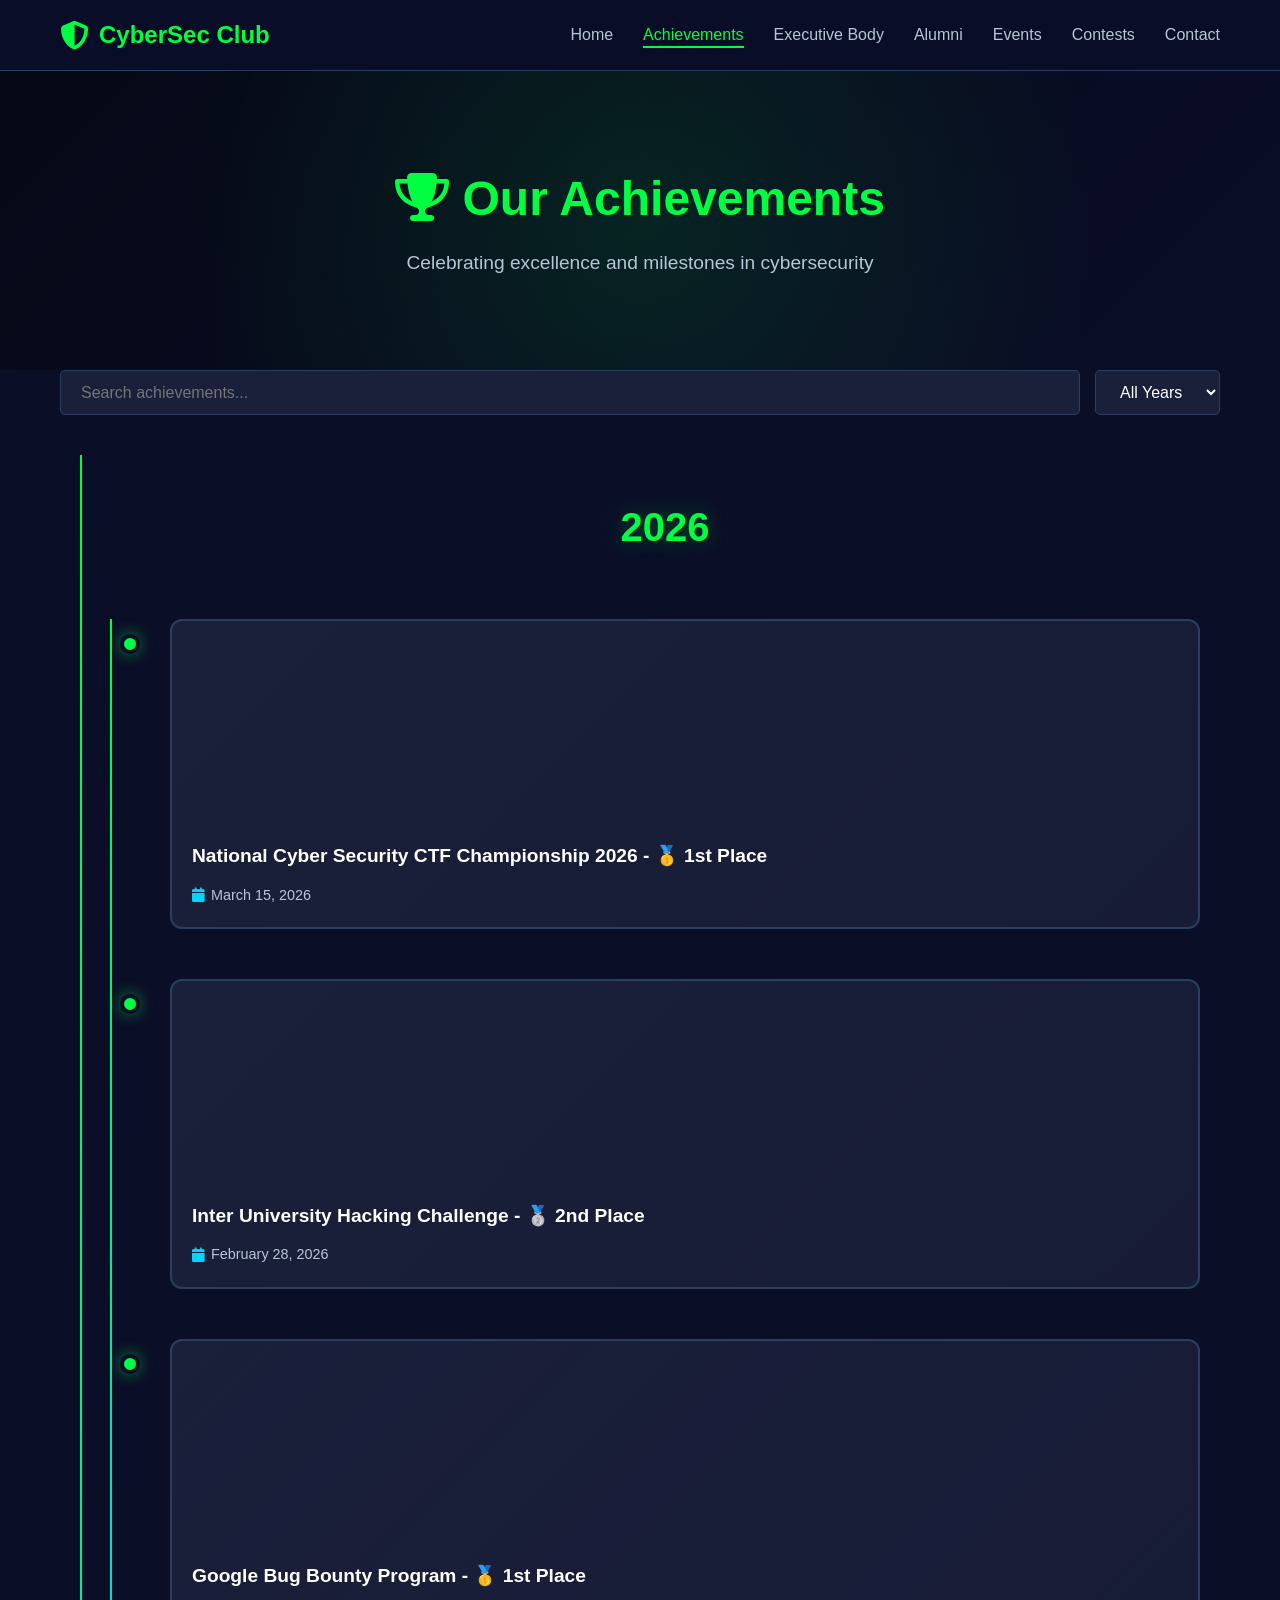
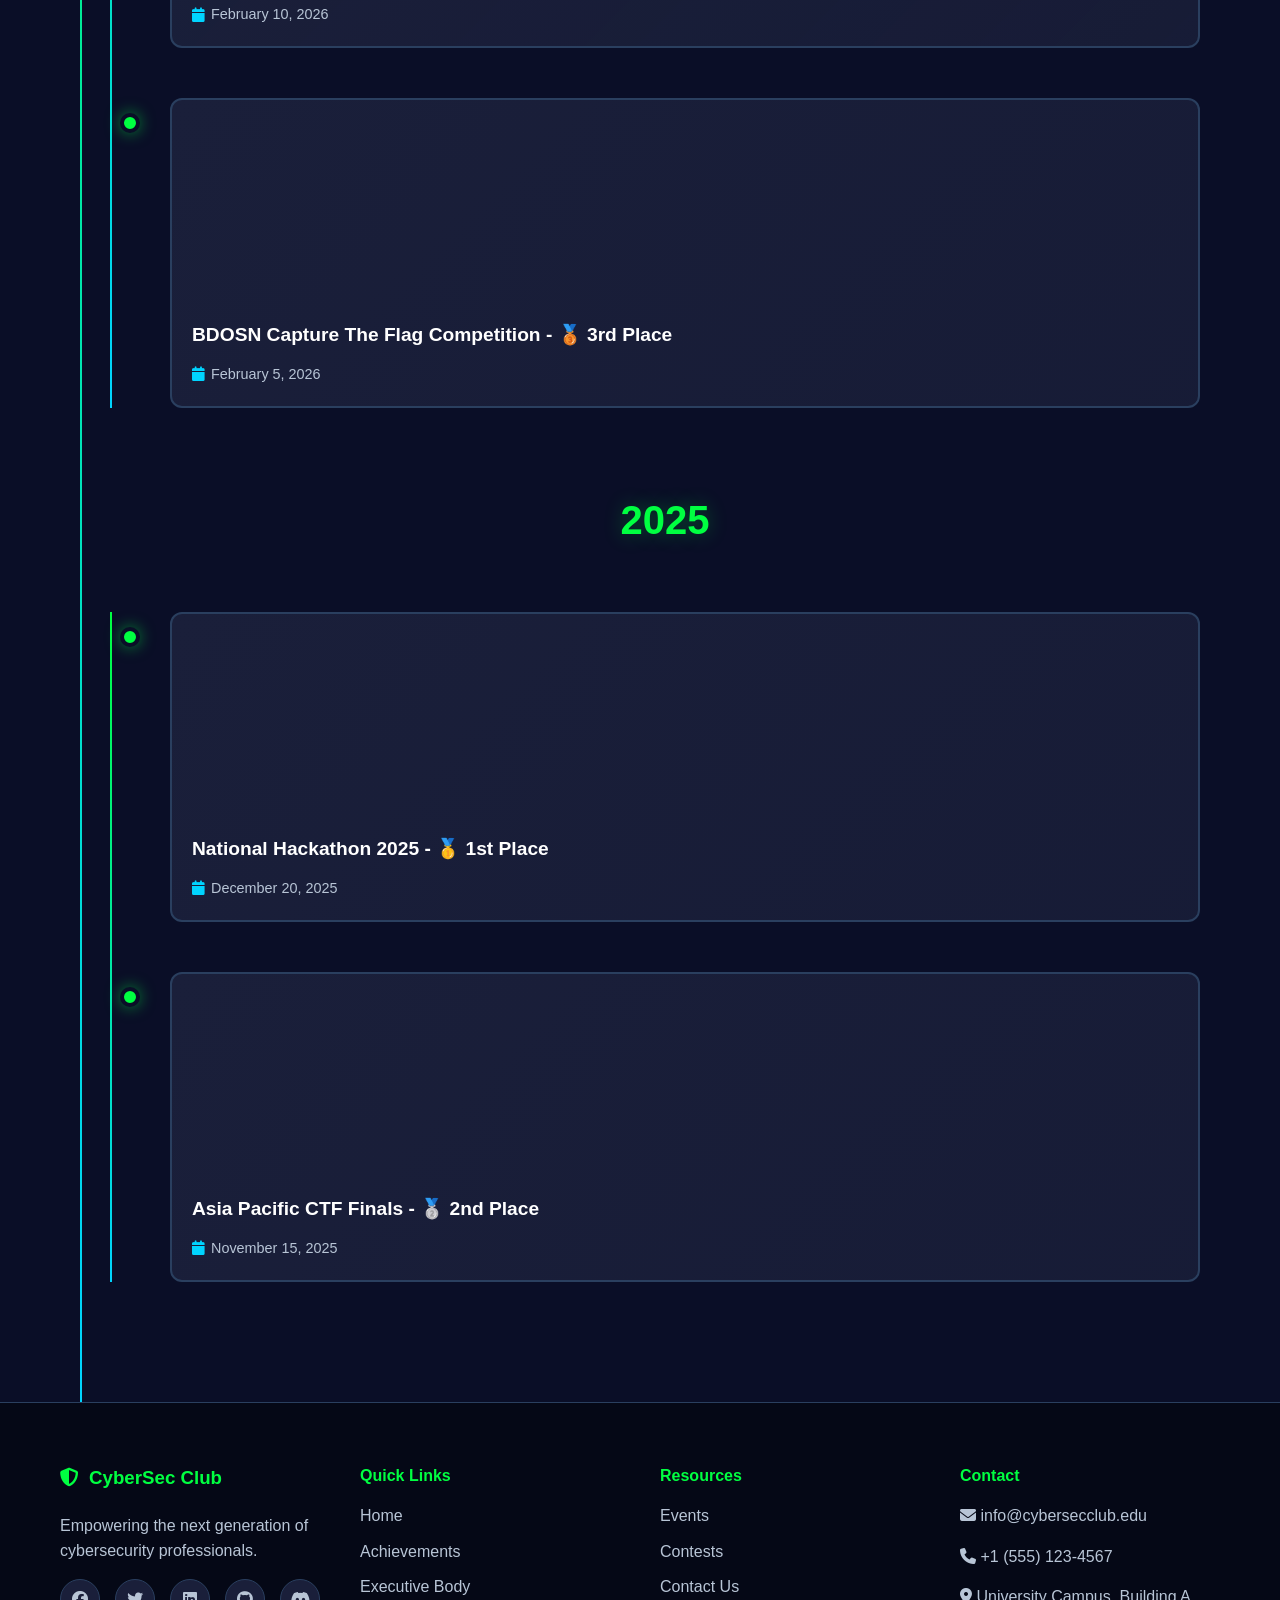
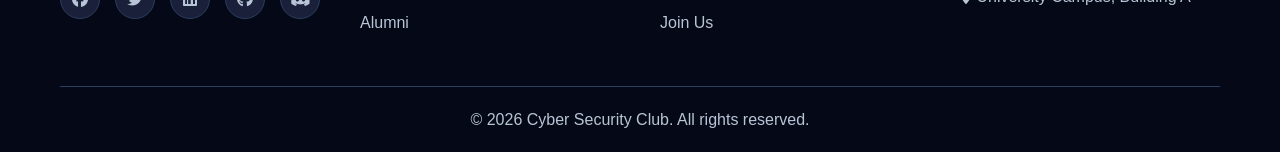
==== achievements.html @ d85708ba "create folder" ====
<!DOCTYPE html>
<html lang="en">
<head>
    <meta charset="UTF-8">
    <meta name="viewport" content="width=device-width, initial-scale=1.0">
    <title>Achievements - Cyber Security Club</title>
    <link rel="stylesheet" href="css/style.css">
    <link rel="stylesheet" href="https://cdnjs.cloudflare.com/ajax/libs/font-awesome/6.4.0/css/all.min.css">
</head>
<body>
    <!-- Navigation -->
    <nav class="navbar" id="navbar">
        <div class="nav-container">
            <div class="logo">
                <i class="fas fa-shield-alt"></i>
                <span>CyberSec Club</span>
            </div>
            <div class="hamburger" id="hamburger">
                <span></span>
                <span></span>
                <span></span>
            </div>
            <ul class="nav-menu" id="navMenu">
                <li><a href="index.html">Home</a></li>
                <li><a href="achievements.html" class="active">Achievements</a></li>
                <li><a href="executive.html">Executive Body</a></li>
                <li><a href="alumni.html">Alumni</a></li>
                <li><a href="events.html">Events</a></li>
                <li><a href="contests.html">Contests</a></li>
                <li><a href="index.html#contact">Contact</a></li>
            </ul>
        </div>
    </nav>

    <!-- Page Header -->
    <section class="page-header">
        <div class="header-overlay"></div>
        <div class="container">
            <h1><i class="fas fa-trophy"></i> Our Achievements</h1>
            <p>Celebrating excellence and milestones in cybersecurity</p>
        </div>
    </section>

    <!-- Achievements Section -->
    <section class="achievements-section">
        <div class="container">
            <div class="filter-bar">
                <input type="text" id="achievementSearch" placeholder="Search achievements..." class="search-input">
                <select id="yearFilter" class="filter-select">
                    <option value="">All Years</option>
                </select>
            </div>

            <!-- Timeline View -->
            <div class="achievements-timeline view-container active" id="achievementsTimeline">
                <div class="loading">Loading achievements...</div>
            </div>
        </div>
    </section>

    <!-- Footer -->
    <footer class="footer">
        <div class="container">
            <div class="footer-content">
                <div class="footer-section">
                    <h3><i class="fas fa-shield-alt"></i> CyberSec Club</h3>
                    <p>Empowering the next generation of cybersecurity professionals.</p>
                    <div class="social-links">
                        <a href="#" aria-label="Facebook"><i class="fab fa-facebook"></i></a>
                        <a href="#" aria-label="Twitter"><i class="fab fa-twitter"></i></a>
                        <a href="#" aria-label="LinkedIn"><i class="fab fa-linkedin"></i></a>
                        <a href="#" aria-label="GitHub"><i class="fab fa-github"></i></a>
                        <a href="#" aria-label="Discord"><i class="fab fa-discord"></i></a>
                    </div>
                </div>
                <div class="footer-section">
                    <h4>Quick Links</h4>
                    <ul>
                        <li><a href="index.html">Home</a></li>
                        <li><a href="achievements.html">Achievements</a></li>
                        <li><a href="executive.html">Executive Body</a></li>
                        <li><a href="alumni.html">Alumni</a></li>
                    </ul>
                </div>
                <div class="footer-section">
                    <h4>Resources</h4>
                    <ul>
                        <li><a href="events.html">Events</a></li>
                        <li><a href="contests.html">Contests</a></li>
                        <li><a href="index.html#contact">Contact Us</a></li>
                        <li><a href="#">Join Us</a></li>
                    </ul>
                </div>
                <div class="footer-section">
                    <h4>Contact</h4>
                    <p><i class="fas fa-envelope"></i> info@cybersecclub.edu</p>
                    <p><i class="fas fa-phone"></i> +1 (555) 123-4567</p>
                    <p><i class="fas fa-map-marker-alt"></i> University Campus, Building A</p>
                </div>
            </div>
            <div class="footer-bottom">
                <p>&copy; 2026 Cyber Security Club. All rights reserved.</p>
            </div>
        </div>
    </footer>

    <script src="js/sample-data.js?v=2"></script>
    <script src="js/achievements-mapping.js?v=2"></script>
    <script src="js/main.js?v=2"></script>
    <script src="js/data-loader.js?v=2"></script>
    <script src="js/csv-loader-simple.js?v=2"></script>
    <script src="js/achievements.js?v=3"></script>
</body>
</html>
---- css/style.css ----
/* ===== CSS Variables ===== */
:root {
    --primary-color: #00ff41;
    --secondary-color: #00d4ff;
    --accent-color: #ff00ff;
    --bg-dark: #0a0e27;
    --bg-darker: #050816;
    --bg-card: #1a1f3a;
    --text-primary: #ffffff;
    --text-secondary: #b8c5d6;
    --border-color: #2a3f5f;
    --success: #00ff41;
    --warning: #ffaa00;
    --danger: #ff0055;
    --transition: all 0.3s ease;
}

/* ===== Reset & Base Styles ===== */
* {
    margin: 0;
    padding: 0;
    box-sizing: border-box;
}

body {
    font-family: 'Segoe UI', Tahoma, Geneva, Verdana, sans-serif;
    background-color: var(--bg-dark);
    color: var(--text-primary);
    line-height: 1.6;
    overflow-x: hidden;
}

a {
    text-decoration: none;
    color: inherit;
    transition: var(--transition);
}

img {
    max-width: 100%;
    height: auto;
    display: block;
}

ul {
    list-style: none;
}

.container {
    max-width: 1200px;
    margin: 0 auto;
    padding: 0 20px;
}

/* ===== Navigation Bar ===== */
.navbar {
    position: fixed;
    top: 0;
    width: 100%;
    background: rgba(10, 14, 39, 0.95);
    backdrop-filter: blur(10px);
    z-index: 1000;
    border-bottom: 1px solid var(--border-color);
    transition: var(--transition);
}

.navbar.scrolled {
    background: rgba(10, 14, 39, 1);
    box-shadow: 0 5px 20px rgba(0, 255, 65, 0.1);
}

.nav-container {
    max-width: 1200px;
    margin: 0 auto;
    padding: 0 20px;
    display: flex;
    justify-content: space-between;
    align-items: center;
    height: 70px;
}

.logo {
    display: flex;
    align-items: center;
    gap: 10px;
    font-size: 1.5rem;
    font-weight: bold;
    color: var(--primary-color);
    cursor: pointer;
}

.logo i {
    font-size: 1.8rem;
}

.nav-menu {
    display: flex;
    gap: 30px;
    align-items: center;
}

.nav-menu a {
    color: var(--text-secondary);
    font-weight: 500;
    position: relative;
    padding: 5px 0;
}

.nav-menu a::after {
    content: '';
    position: absolute;
    bottom: 0;
    left: 0;
    width: 0;
    height: 2px;
    background: var(--primary-color);
    transition: width 0.3s ease;
}

.nav-menu a:hover,
.nav-menu a.active {
    color: var(--primary-color);
}

.nav-menu a:hover::after,
.nav-menu a.active::after {
    width: 100%;
}

.hamburger {
    display: none;
    flex-direction: column;
    cursor: pointer;
    gap: 5px;
}

.hamburger span {
    width: 25px;
    height: 3px;
    background: var(--primary-color);
    transition: var(--transition);
}

/* ===== Hero Section ===== */
.hero {
    position: relative;
    height: 100vh;
    display: flex;
    align-items: center;
    justify-content: center;
    text-align: center;
    background: linear-gradient(135deg, var(--bg-darker) 0%, var(--bg-dark) 100%);
    overflow: hidden;
}

.hero::before {
    content: '';
    position: absolute;
    top: 0;
    left: 0;
    width: 100%;
    height: 100%;
    background: 
        radial-gradient(circle at 20% 50%, rgba(0, 255, 65, 0.1) 0%, transparent 50%),
        radial-gradient(circle at 80% 80%, rgba(0, 212, 255, 0.1) 0%, transparent 50%),
        radial-gradient(circle at 40% 20%, rgba(255, 0, 255, 0.1) 0%, transparent 50%);
    animation: pulse 15s ease-in-out infinite;
}

@keyframes pulse {
    0%, 100% { opacity: 1; }
    50% { opacity: 0.5; }
}

.hero-overlay {
    position: absolute;
    top: 0;
    left: 0;
    width: 100%;
    height: 100%;
    background: url('data:image/svg+xml,<svg xmlns="http://www.w3.org/2000/svg" viewBox="0 0 100 100"><text y="0.9em" font-size="90" fill="rgba(0,255,65,0.03)">01</text></svg>');
    background-size: 200px;
    animation: matrix 20s linear infinite;
}

@keyframes matrix {
    0% { background-position: 0 0; }
    100% { background-position: 0 200px; }
}

.hero-content {
    position: relative;
    z-index: 1;
    max-width: 900px;
    padding: 0 20px;
}

.hero h1 {
    font-size: clamp(2rem, 5vw, 4rem);
    margin-bottom: 20px;
    text-shadow: 0 0 20px rgba(0, 255, 65, 0.5);
}

.glitch {
    position: relative;
    color: var(--primary-color);
}

.glitch::before,
.glitch::after {
    content: attr(data-text);
    position: absolute;
    top: 0;
    left: 0;
    width: 100%;
    height: 100%;
}

.glitch::before {
    left: 2px;
    text-shadow: -2px 0 var(--secondary-color);
    clip: rect(24px, 550px, 90px, 0);
    animation: glitch-anim 3s infinite linear alternate-reverse;
}

.glitch::after {
    left: -2px;
    text-shadow: -2px 0 var(--accent-color);
    clip: rect(85px, 550px, 140px, 0);
    animation: glitch-anim 2s infinite linear alternate-reverse;
}

@keyframes glitch-anim {
    0% { clip: rect(20px, 9999px, 120px, 0); }
    25% { clip: rect(90px, 9999px, 50px, 0); }
    50% { clip: rect(10px, 9999px, 80px, 0); }
    75% { clip: rect(60px, 9999px, 30px, 0); }
    100% { clip: rect(40px, 9999px, 100px, 0); }
}

.tagline {
    font-size: 1.5rem;
    color: var(--secondary-color);
    margin-bottom: 15px;
}

.intro {
    font-size: 1.1rem;
    color: var(--text-secondary);
    margin-bottom: 30px;
    max-width: 700px;
    margin-left: auto;
    margin-right: auto;
}

.cta-buttons {
    display: flex;
    gap: 20px;
    justify-content: center;
    flex-wrap: wrap;
}

.btn {
    display: inline-block;
    padding: 12px 30px;
    border-radius: 5px;
    font-weight: 600;
    cursor: pointer;
    transition: var(--transition);
    border: 2px solid transparent;
}

.btn-primary {
    background: var(--primary-color);
    color: var(--bg-dark);
}

.btn-primary:hover {
    background: transparent;
    border-color: var(--primary-color);
    color: var(--primary-color);
    box-shadow: 0 0 20px rgba(0, 255, 65, 0.3);
}

.btn-secondary {
    background: transparent;
    border-color: var(--secondary-color);
    color: var(--secondary-color);
}

.btn-secondary:hover {
    background: var(--secondary-color);
    color: var(--bg-dark);
    box-shadow: 0 0 20px rgba(0, 212, 255, 0.3);
}

.scroll-indicator {
    position: absolute;
    bottom: 30px;
    left: 50%;
    transform: translateX(-50%);
    animation: bounce 2s infinite;
}

.scroll-indicator i {
    font-size: 2rem;
    color: var(--primary-color);
}

@keyframes bounce {
    0%, 20%, 50%, 80%, 100% { transform: translateY(0) translateX(-50%); }
    40% { transform: translateY(-10px) translateX(-50%); }
    60% { transform: translateY(-5px) translateX(-50%); }
}

/* ===== Stats Section ===== */
.stats {
    padding: 80px 0;
    background: var(--bg-darker);
}

.stats-grid {
    display: grid;
    grid-template-columns: repeat(auto-fit, minmax(200px, 1fr));
    gap: 30px;
}

.stat-card {
    text-align: center;
    padding: 30px;
    background: var(--bg-card);
    border-radius: 10px;
    border: 1px solid var(--border-color);
    transition: var(--transition);
}

.stat-card:hover {
    transform: translateY(-5px);
    border-color: var(--primary-color);
    box-shadow: 0 10px 30px rgba(0, 255, 65, 0.2);
}

.stat-card i {
    font-size: 3rem;
    color: var(--primary-color);
    margin-bottom: 15px;
}

.stat-number {
    font-size: 2.5rem;
    font-weight: bold;
    color: var(--primary-color);
    margin-bottom: 10px;
}

.stat-card p {
    color: var(--text-secondary);
}

/* ===== Section Styles ===== */
.section-title {
    text-align: center;
    font-size: 2.5rem;
    margin-bottom: 50px;
    color: var(--primary-color);
    position: relative;
    display: inline-block;
    left: 50%;
    transform: translateX(-50%);
}

.section-title::after {
    content: '';
    position: absolute;
    bottom: -10px;
    left: 50%;
    transform: translateX(-50%);
    width: 60%;
    height: 3px;
    background: linear-gradient(90deg, transparent, var(--primary-color), transparent);
}

.key-achievements,
.upcoming-events,
.about {
    padding: 80px 0;
}

.key-achievements {
    background: var(--bg-dark);
}

.upcoming-events {
    background: var(--bg-darker);
}

.about {
    background: var(--bg-dark);
}

.achievements-grid,
.events-grid {
    display: grid;
    grid-template-columns: repeat(auto-fill, minmax(300px, 1fr));
    gap: 30px;
    margin-bottom: 40px;
}

/* ===== Card Styles ===== */
.achievement-card,
.event-card {
    background: linear-gradient(135deg, var(--bg-card) 0%, rgba(26, 31, 58, 0.8) 100%);
    border-radius: 12px;
    overflow: hidden;
    border: 2px solid var(--border-color);
    transition: var(--transition);
    cursor: pointer;
    margin-bottom: 20px;
    box-shadow: 0 5px 20px rgba(0, 0, 0, 0.3);
    position: relative;
}

.achievement-card::before,
.event-card::before {
    content: '';
    position: absolute;
    top: 0;
    left: 0;
    right: 0;
    height: 3px;
    background: linear-gradient(90deg, var(--primary-color), var(--secondary-color));
    opacity: 0;
    transition: var(--transition);
}

.achievement-card:hover,
.event-card:hover {
    transform: translateY(-12px) scale(1.01);
    border-color: var(--primary-color);
    box-shadow: 0 20px 50px rgba(0, 255, 65, 0.3), inset 0 1px 0 rgba(255, 255, 255, 0.1);
}

.achievement-card:hover::before,
.event-card:hover::before {
    opacity: 1;
}

.card-image {
    width: 100%;
    height: 200px;
    object-fit: cover;
    border-bottom: 2px solid var(--border-color);
    position: relative;
    overflow: hidden;
}

.card-image::after {
    content: '';
    position: absolute;
    top: 0;
    left: 0;
    right: 0;
    bottom: 0;
    background: linear-gradient(135deg, transparent, rgba(0, 255, 65, 0.1));
    opacity: 0;
    transition: opacity 0.3s ease;
}

.achievement-card:hover .card-image::after,
.event-card:hover .card-image::after {
    opacity: 1;
}

.card-content {
    padding: 20px;
}

.card-title {
    font-size: 1.3rem;
    color: var(--primary-color);
    margin-bottom: 10px;
}

.card-date {
    color: var(--secondary-color);
    font-size: 0.9rem;
    margin-bottom: 10px;
    display: flex;
    align-items: center;
    gap: 5px;
}

.card-description {
    color: var(--text-secondary);
    line-height: 1.6;
}

.view-all {
    text-align: center;
    margin-top: 40px;
}

/* ===== About Section ===== */
.about-content {
    display: grid;
    grid-template-columns: 1fr 1fr;
    gap: 50px;
    align-items: center;
}

.about-text h3 {
    color: var(--primary-color);
    font-size: 1.8rem;
    margin-bottom: 15px;
}

.about-text p {
    color: var(--text-secondary);
    margin-bottom: 20px;
}

.about-text ul {
    list-style: none;
}

.about-text li {
    color: var(--text-secondary);
    margin-bottom: 10px;
    display: flex;
    align-items: center;
    gap: 10px;
}

.about-text li i {
    color: var(--primary-color);
}

.security-visual {
    width: 300px;
    height: 300px;
    margin: 0 auto;
    display: flex;
    align-items: center;
    justify-content: center;
    background: linear-gradient(135deg, rgba(0, 255, 65, 0.1), rgba(0, 212, 255, 0.1));
    border-radius: 50%;
    border: 3px solid var(--primary-color);
    animation: rotate 20s linear infinite;
}

.security-visual i {
    font-size: 8rem;
    color: var(--primary-color);
}

@keyframes rotate {
    0% { transform: rotate(0deg); }
    100% { transform: rotate(360deg); }
}

/* ===== Page Header ===== */
.page-header {
    position: relative;
    height: 300px;
    display: flex;
    align-items: center;
    justify-content: center;
    text-align: center;
    background: linear-gradient(135deg, var(--bg-darker) 0%, var(--bg-dark) 100%);
    margin-top: 70px;
    overflow: hidden;
}

.header-overlay {
    position: absolute;
    top: 0;
    left: 0;
    width: 100%;
    height: 100%;
    background: radial-gradient(circle at 50% 50%, rgba(0, 255, 65, 0.1) 0%, transparent 70%);
}

.page-header h1 {
    position: relative;
    z-index: 1;
    font-size: 3rem;
    color: var(--primary-color);
    margin-bottom: 10px;
}

.page-header p {
    position: relative;
    z-index: 1;
    font-size: 1.2rem;
    color: var(--text-secondary);
}

/* ===== Filter Bar ===== */
.filter-bar {
    display: flex;
    gap: 15px;
    margin-bottom: 40px;
    flex-wrap: wrap;
}

.search-input,
.filter-select {
    padding: 12px 20px;
    background: var(--bg-card);
    border: 1px solid var(--border-color);
    border-radius: 5px;
    color: var(--text-primary);
    font-size: 1rem;
    transition: var(--transition);
}

.search-input {
    flex: 1;
    min-width: 250px;
}

.search-input:focus,
.filter-select:focus {
    outline: none;
    border-color: var(--primary-color);
    box-shadow: 0 0 10px rgba(0, 255, 65, 0.2);
}

.filter-select {
    cursor: pointer;
}

/* ===== Timeline ===== */
.achievements-timeline {
    position: relative;
    padding-left: 50px;
}

.achievements-timeline::before {
    content: '';
    position: absolute;
    left: 20px;
    top: 0;
    bottom: 0;
    width: 2px;
    background: linear-gradient(to bottom, var(--primary-color), var(--secondary-color));
}

.timeline-item {
    position: relative;
    margin-bottom: 40px;
    padding: 25px;
    background: linear-gradient(135deg, var(--bg-card) 0%, rgba(26, 31, 58, 0.9) 100%);
    border-radius: 12px;
    border: 2px solid var(--border-color);
    transition: var(--transition);
    box-shadow: 0 5px 25px rgba(0, 0, 0, 0.3);
}

.timeline-item::after {
    content: '';
    position: absolute;
    top: 0;
    left: 0;
    right: 0;
    height: 3px;
    background: linear-gradient(90deg, var(--primary-color), var(--secondary-color));
    border-radius: 12px 12px 0 0;
    opacity: 0;
    transition: opacity 0.3s ease;
}

.timeline-item:hover {
    transform: translateX(12px) scale(1.01);
    border-color: var(--primary-color);
    box-shadow: 0 15px 40px rgba(0, 255, 65, 0.3), inset 0 1px 0 rgba(255, 255, 255, 0.1);
}

.timeline-item:hover::after {
    opacity: 1;
}

.timeline-date {
    color: var(--secondary-color);
    font-size: 0.9rem;
    margin-bottom: 10px;
}

.timeline-title {
    color: var(--primary-color);
    font-size: 1.5rem;
    margin-bottom: 10px;
}

.timeline-description {
    color: var(--text-secondary);
    line-height: 1.6;
}

.timeline-position {
    background: linear-gradient(135deg, rgba(0, 255, 65, 0.15) 0%, rgba(0, 212, 255, 0.15) 100%);
    color: var(--primary-color);
    padding: 12px 16px;
    border-left: 3px solid var(--primary-color);
    border-radius: 5px;
    margin-top: 15px;
    font-size: 0.95rem;
    line-height: 1.6;
}

.timeline-image {
    width: 100%;
    max-width: 400px;
    height: auto;
    border-radius: 5px;
    margin-top: 15px;
    border: 1px solid var(--border-color);
}

.achievement-meta {
    margin-top: 20px;
    padding: 18px;
    background: linear-gradient(135deg, rgba(0, 255, 65, 0.08) 0%, rgba(0, 212, 255, 0.05) 100%);
    border-left: 4px solid var(--primary-color);
    border-radius: 8px;
    border-top: 1px solid rgba(0, 255, 65, 0.15);
    box-shadow: inset 0 1px 3px rgba(0, 255, 65, 0.1);
}

.meta-item {
    color: var(--text-secondary);
    font-size: 0.95rem;
    display: flex;
    align-items: flex-start;
    gap: 10px;
    margin-bottom: 10px;
}

.meta-item:last-child {
    margin-bottom: 0;
}

.meta-item i {
    color: var(--primary-color);
    margin-top: 2px;
    flex-shrink: 0;
}

.meta-item strong {
    color: var(--primary-color);
    min-width: 130px;
}

/* ===== Executive Body ===== */
.members-grid {
    display: grid;
    grid-template-columns: repeat(auto-fit, minmax(280px, 1fr));
    gap: 30px;
    justify-items: center;
    max-width: 1200px;
    margin: 0 auto;
}

.member-card {
    background: linear-gradient(135deg, var(--bg-card) 0%, rgba(26, 31, 58, 0.8) 100%);
    border-radius: 12px;
    overflow: hidden;
    border: 2px solid var(--border-color);
    transition: var(--transition);
    cursor: pointer;
    text-align: center;
    width: 100%;
    max-width: 300px;
    margin-bottom: 20px;
    box-shadow: 0 5px 25px rgba(0, 0, 0, 0.3);
    position: relative;
}

.member-card::before {
    content: '';
    position: absolute;
    top: 0;
    left: 0;
    right: 0;
    height: 3px;
    background: linear-gradient(90deg, var(--primary-color), var(--secondary-color));
    opacity: 0;
    transition: var(--transition);
    z-index: 1;
}

.member-card:hover {
    transform: translateY(-12px) scale(1.03);
    border-color: var(--primary-color);
    box-shadow: 0 20px 50px rgba(0, 255, 65, 0.3), inset 0 1px 0 rgba(255, 255, 255, 0.1);
}

.member-card:hover::before {
    opacity: 1;
}

.member-image {
    width: 100%;
    height: 140px;
    object-fit: cover;
    border-bottom: 2px solid var(--border-color);
}

.member-info {
    padding: 12px;
}

.member-name {
    font-size: 1.3rem;
    color: var(--primary-color);
    margin-bottom: 3px;
}

.member-role {
    color: var(--secondary-color);
    font-size: 1rem;
    margin-bottom: 8px;
}

.member-bio {
    color: var(--text-secondary);
    font-size: 0.9rem;
    line-height: 1.5;
}

.member-social {
    display: flex;
    gap: 15px;
    justify-content: center;
    margin-top: 12px;
}

.member-social a {
    color: var(--text-secondary);
    font-size: 1.2rem;
    transition: var(--transition);
}

.member-social a:hover {
    color: var(--primary-color);
    transform: scale(1.2);
}

/* ===== Alumni ===== */
.alumni-stats {
    display: grid;
    grid-template-columns: repeat(auto-fit, minmax(200px, 1fr));
    gap: 20px;
    margin-bottom: 40px;
}

.stat-item {
    text-align: center;
    padding: 20px;
    background: var(--bg-card);
    border-radius: 10px;
    border: 1px solid var(--border-color);
}

.stat-item h3 {
    font-size: 2rem;
    color: var(--primary-color);
    margin-bottom: 5px;
}

.stat-item p {
    color: var(--text-secondary);
}

.alumni-grid {
    display: grid;
    grid-template-columns: repeat(auto-fill, minmax(250px, 1fr));
    gap: 25px;
}

.alumni-card {
    background: linear-gradient(135deg, var(--bg-card) 0%, rgba(26, 31, 58, 0.8) 100%);
    border-radius: 12px;
    padding: 25px;
    border: 2px solid var(--border-color);
    transition: var(--transition);
    margin-bottom: 20px;
    box-shadow: 0 5px 25px rgba(0, 0, 0, 0.3);
    position: relative;
}

.alumni-card::before {
    content: '';
    position: absolute;
    top: 0;
    left: 0;
    right: 0;
    height: 3px;
    background: linear-gradient(90deg, var(--secondary-color), var(--primary-color));
    opacity: 0;
    transition: var(--transition);
    border-radius: 12px 12px 0 0;
}

.alumni-card:hover {
    transform: translateY(-8px) scale(1.02);
    border-color: var(--secondary-color);
    box-shadow: 0 15px 40px rgba(0, 212, 255, 0.3), inset 0 1px 0 rgba(255, 255, 255, 0.1);
}

.alumni-card:hover::before {
    opacity: 1;
}

.alumni-name {
    font-size: 1.2rem;
    color: var(--primary-color);
    margin-bottom: 5px;
}

.alumni-batch {
    color: var(--secondary-color);
    font-size: 0.9rem;
    margin-bottom: 10px;
}

.alumni-position {
    color: var(--text-secondary);
    font-size: 1rem;
    margin-bottom: 5px;
}

.alumni-company {
    color: var(--text-secondary);
    font-size: 0.9rem;
    font-style: italic;
}

/* ===== Events ===== */
.events-container {
    display: grid;
    gap: 30px;
}

.event-item {
    background: var(--bg-card);
    border-radius: 10px;
    overflow: hidden;
    border: 1px solid var(--border-color);
    display: grid;
    grid-template-columns: 300px 1fr;
    transition: var(--transition);
}

.event-item:hover {
    border-color: var(--primary-color);
    box-shadow: 0 10px 30px rgba(0, 255, 65, 0.2);
}

.event-image {
    width: 100%;
    height: 100%;
    object-fit: cover;
}

.event-details {
    padding: 30px;
}

.event-header {
    display: flex;
    justify-content: space-between;
    align-items: start;
    margin-bottom: 15px;
}

.event-title {
    font-size: 1.8rem;
    color: var(--primary-color);
    margin-bottom: 5px;
}

.event-category {
    display: inline-block;
    padding: 5px 15px;
    background: rgba(0, 255, 65, 0.1);
    border: 1px solid var(--primary-color);
    border-radius: 20px;
    color: var(--primary-color);
    font-size: 0.85rem;
    text-transform: uppercase;
}

.event-meta {
    display: flex;
    gap: 20px;
    margin-bottom: 15px;
    flex-wrap: wrap;
}

.event-meta span {
    color: var(--text-secondary);
    font-size: 0.9rem;
    display: flex;
    align-items: center;
    gap: 5px;
}

.event-meta i {
    color: var(--secondary-color);
}

.event-description {
    color: var(--text-secondary);
    line-height: 1.6;
    margin-bottom: 15px;
}

.event-gallery {
    display: flex;
    gap: 10px;
    margin-top: 15px;
}

.gallery-thumb {
    width: 80px;
    height: 80px;
    object-fit: cover;
    border-radius: 5px;
    border: 1px solid var(--border-color);
    cursor: pointer;
    transition: var(--transition);
}

.gallery-thumb:hover {
    border-color: var(--primary-color);
    transform: scale(1.05);
}

/* ===== Contests ===== */
.contests-container {
    display: grid;
    grid-template-columns: repeat(auto-fill, minmax(350px, 1fr));
    gap: 25px;
    padding: 20px 0;
}

.contest-card {
    background: var(--bg-card);
    border: 2px solid var(--border-color);
    border-radius: 12px;
    padding: 25px;
    transition: all 0.3s ease;
    position: relative;
    overflow: hidden;
}

.contest-card::before {
    content: '';
    position: absolute;
    top: 0;
    left: 0;
    right: 0;
    height: 3px;
    background: linear-gradient(90deg, var(--primary-color), var(--secondary-color));
}

.contest-card:hover {
    border-color: var(--secondary-color);
    box-shadow: 0 0 20px rgba(0, 212, 255, 0.3), inset 0 0 20px rgba(0, 212, 255, 0.05);
    transform: translateY(-5px);
}

.contest-card-content {
    position: relative;
    z-index: 1;
}

.contest-name {
    font-size: 1.6rem;
    color: var(--primary-color);
    margin: 0 0 20px 0;
    line-height: 1.3;
}

.contest-winners {
    display: flex;
    flex-direction: column;
    gap: 12px;
    margin-bottom: 20px;
}

.contest-winner-group {
    display: flex;
    align-items: center;
    gap: 12px;
    padding: 10px;
    background: rgba(0, 212, 255, 0.05);
    border-left: 3px solid var(--secondary-color);
    border-radius: 6px;
}

.contest-position-badge {
    display: inline-flex;
    align-items: center;
    justify-content: center;
    gap: 6px;
    padding: 6px 12px;
    background: var(--secondary-color);
    color: var(--bg-darker);
    border-radius: 6px;
    font-size: 0.85rem;
    font-weight: bold;
    white-space: nowrap;
    min-width: 120px;
    text-align: center;
}

.contest-position-badge.first {
    background: linear-gradient(135deg, #FFD700, #FFA500);
    color: #000;
}

.contest-position-badge.second {
    background: linear-gradient(135deg, #C0C0C0, #808080);
    color: #fff;
}

.contest-position-badge.third {
    background: linear-gradient(135deg, #CD7F32, #8B4513);
    color: #fff;
}

.contest-position-badge.special-mention {
    background: linear-gradient(135deg, var(--secondary-color), #00ffff);
    color: var(--bg-darker);
}

.contest-names {
    color: var(--text-secondary);
    font-size: 0.95rem;
    flex: 1;
    line-height: 1.4;
}

.contest-no-winners {
    padding: 20px;
    text-align: center;
    color: var(--text-secondary);
    background: rgba(184, 197, 214, 0.1);
    border-radius: 8px;
    margin-bottom: 20px;
}

.contest-no-winners p {
    margin: 0;
}

.contest-footer {
    display: flex;
    gap: 12px;
    margin-top: 20px;
    padding-top: 20px;
    border-top: 1px solid var(--border-color);
}

.contest-footer .btn {
    flex: 1;
    text-align: center;
    padding: 10px 15px;
}

/* ===== Modal ===== */
.modal {
    display: none;
    position: fixed;
    z-index: 2000;
    left: 0;
    top: 0;
    width: 100%;
    height: 100%;
    background-color: rgba(0, 0, 0, 0.9);
    animation: fadeIn 0.3s ease;
}

@keyframes fadeIn {
    from { opacity: 0; }
    to { opacity: 1; }
}

.modal-content {
    background-color: var(--bg-card);
    margin: 5% auto;
    padding: 30px;
    border: 1px solid var(--primary-color);
    border-radius: 10px;
    width: 90%;
    max-width: 800px;
    max-height: 80vh;
    overflow-y: auto;
    position: relative;
    animation: slideIn 0.3s ease;
}

@keyframes slideIn {
    from {
        transform: translateY(-50px);
        opacity: 0;
    }
    to {
        transform: translateY(0);
        opacity: 1;
    }
}

.close {
    color: var(--text-secondary);
    float: right;
    font-size: 28px;
    font-weight: bold;
    cursor: pointer;
    transition: var(--transition);
}

.close:hover {
    color: var(--primary-color);
}

/* ===== Footer ===== */
.footer {
    background: var(--bg-darker);
    padding: 60px 0 20px;
    border-top: 1px solid var(--border-color);
}

.footer-content {
    display: grid;
    grid-template-columns: repeat(auto-fit, minmax(250px, 1fr));
    gap: 40px;
    margin-bottom: 40px;
}

.footer-section h3 {
    color: var(--primary-color);
    margin-bottom: 20px;
    display: flex;
    align-items: center;
    gap: 10px;
}

.footer-section h4 {
    color: var(--primary-color);
    margin-bottom: 15px;
}

.footer-section p {
    color: var(--text-secondary);
    line-height: 1.6;
    margin-bottom: 15px;
}

.footer-section ul li {
    margin-bottom: 10px;
}

.footer-section ul li a {
    color: var(--text-secondary);
    transition: var(--transition);
}

.footer-section ul li a:hover {
    color: var(--primary-color);
    padding-left: 5px;
}

.social-links {
    display: flex;
    gap: 15px;
}

.social-links a {
    width: 40px;
    height: 40px;
    display: flex;
    align-items: center;
    justify-content: center;
    background: var(--bg-card);
    border: 1px solid var(--border-color);
    border-radius: 50%;
    color: var(--text-secondary);
    transition: var(--transition);
}

.social-links a:hover {
    background: var(--primary-color);
    color: var(--bg-dark);
    border-color: var(--primary-color);
    transform: translateY(-3px);
}

.footer-bottom {
    text-align: center;
    padding-top: 20px;
    border-top: 1px solid var(--border-color);
    color: var(--text-secondary);
}

/* ===== Loading ===== */
.loading {
    text-align: center;
    padding: 40px;
    color: var(--primary-color);
    font-size: 1.2rem;
}

/* ===== Responsive Design ===== */
@media (max-width: 768px) {
    .hamburger {
        display: flex;
    }

    .nav-menu {
        position: fixed;
        left: -100%;
        top: 70px;
        flex-direction: column;
        background-color: rgba(10, 14, 39, 0.98);
        width: 100%;
        text-align: center;
        transition: 0.3s;
        padding: 20px 0;
        border-top: 1px solid var(--border-color);
    }

    .nav-menu.active {
        left: 0;
    }

    .about-content {
        grid-template-columns: 1fr;
    }

    .event-item {
        grid-template-columns: 1fr;
    }

    .event-image {
        height: 200px;
    }

    .achievements-timeline {
        padding-left: 30px;
    }

    .achievements-timeline::before {
        left: 10px;
    }

    .timeline-item::before {
        left: -28px;
    }

    .hero h1 {
        font-size: 2rem;
    }

    .page-header h1 {
        font-size: 2rem;
    }

    .modal-content {
        width: 95%;
        margin: 10% auto;
        padding: 20px;
    }
}

@media (max-width: 480px) {
    .stats-grid {
        grid-template-columns: repeat(2, 1fr);
    }

    .achievements-grid,
    .events-grid {
        grid-template-columns: 1fr;
    }

    .members-grid,
    .alumni-grid {
        grid-template-columns: 1fr;
    }

    .filter-bar {
        flex-direction: column;
    }

    .search-input {
        width: 100%;
    }
}

/* ===== Scrollbar ===== */
::-webkit-scrollbar {
    width: 10px;
}

::-webkit-scrollbar-track {
    background: var(--bg-darker);
}

::-webkit-scrollbar-thumb {
    background: var(--primary-color);
    border-radius: 5px;
}

::-webkit-scrollbar-thumb:hover {
    background: var(--secondary-color);
}

/* ===== Gallery View Styles ===== */

/* View Toggle Buttons */
.view-toggle {
    display: flex;
    gap: 10px;
    margin-left: auto;
}

.view-btn {
    display: flex;
    align-items: center;
    gap: 8px;
    padding: 10px 20px;
    background: rgba(26, 31, 58, 0.5);
    border: 2px solid var(--border-color);
    color: var(--text-primary);
    border-radius: 8px;
    cursor: pointer;
    font-size: 0.9rem;
    font-weight: 500;
    transition: all 0.3s ease;
    font-family: inherit;
}

.view-btn:hover {
    border-color: var(--primary-color);
    color: var(--primary-color);
    background: rgba(0, 255, 65, 0.1);
    transform: translateY(-2px);
}

.view-btn.active {
    background: linear-gradient(135deg, var(--primary-color) 0%, rgba(0, 255, 65, 0.7) 100%);
    color: #000;
    border-color: var(--primary-color);
    box-shadow: 0 0 20px rgba(0, 255, 65, 0.3);
}

/* View Containers */
.view-container {
    display: none;
}

.view-container.active {
    display: block;
    animation: fadeIn 0.4s ease;
}

@keyframes fadeIn {
    from {
        opacity: 0;
        transform: translateY(10px);
    }
    to {
        opacity: 1;
        transform: translateY(0);
    }
}

/* Timeline View Styles */
.timeline-container {
    position: relative;
    padding: 40px 0;
}

.timeline-year-section {
    margin-bottom: 80px;
}

.timeline-year-header {
    text-align: center;
    margin-bottom: 60px;
    position: relative;
}

.timeline-year-header h2 {
    font-size: 2.5rem;
    color: var(--primary-color);
    text-shadow: 0 0 20px rgba(0, 255, 65, 0.3);
    margin: 0;
}

.timeline-items {
    position: relative;
    padding: 0 20px;
}

.timeline-items::before {
    content: '';
    position: absolute;
    left: 50%;
    transform: translateX(-50%);
    top: 0;
    bottom: 0;
    width: 2px;
    background: linear-gradient(180deg, var(--primary-color) 0%, var(--secondary-color) 100%);
    background-size: 100% 100%;
    animation: gradientFlow 3s ease infinite;
}

@keyframes gradientFlow {
    0%, 100% { background-position: 0% 0%; }
    50% { background-position: 0% 100%; }
}

.timeline-item {
    margin-bottom: 50px;
    display: flex;
    gap: 40px;
    position: relative;
}

.timeline-item.left {
    flex-direction: row;
    justify-content: flex-end;
}

.timeline-item.left .timeline-content {
    text-align: right;
    width: 45%;
}

.timeline-item.right {
    flex-direction: row-reverse;
    justify-content: flex-end;
}

.timeline-item.right .timeline-content {
    text-align: left;
    width: 45%;
}

.timeline-dot {
    position: absolute;
    width: 20px;
    height: 20px;
    background: var(--primary-color);
    border: 4px solid var(--bg-dark);
    border-radius: 50%;
    left: 50%;
    transform: translateX(-50%);
    top: 15px;
    box-shadow: 0 0 15px rgba(0, 255, 65, 0.5);
    z-index: 10;
}

.timeline-content {
    width: 45%;
}

.timeline-card {
    background: linear-gradient(135deg, var(--bg-card) 0%, rgba(26, 31, 58, 0.8) 100%);
    border: 2px solid var(--border-color);
    border-radius: 12px;
    overflow: hidden;
    transition: all 0.3s ease;
    display: flex;
    flex-direction: column;
}

.timeline-card.clickable {
    cursor: pointer;
}

.timeline-card:hover {
    border-color: var(--secondary-color);
    box-shadow: 0 15px 40px rgba(0, 212, 255, 0.3);
    transform: translateY(-8px);
}

.timeline-image {
    width: 100%;
    height: 200px;
    object-fit: cover;
    transition: all 0.3s ease;
}

.timeline-card:hover .timeline-image {
    transform: scale(1.05);
    filter: brightness(1.1);
}

.timeline-image-placeholder {
    width: 100%;
    height: 200px;
    background: linear-gradient(135deg, rgba(0, 212, 255, 0.1) 0%, rgba(0, 255, 65, 0.1) 100%);
    display: flex;
    align-items: center;
    justify-content: center;
}

.timeline-image-placeholder i {
    font-size: 3rem;
    color: var(--text-secondary);
}

.timeline-card-info {
    padding: 20px;
    flex-grow: 1;
    display: flex;
    flex-direction: column;
    gap: 12px;
}

.timeline-card-info h3 {
    font-size: 1.2rem;
    font-weight: 700;
    color: var(--text-primary);
    margin: 0;
    overflow: hidden;
    text-overflow: ellipsis;
    display: -webkit-box;
    -webkit-line-clamp: 2;
    line-clamp: 2;
    -webkit-box-orient: vertical;
}

.timeline-meta {
    display: flex;
    flex-direction: column;
    gap: 8px;
    font-size: 0.9rem;
}

.timeline-position {
    color: var(--secondary-color);
    font-weight: 500;
    display: inline-block;
    padding: 4px 10px;
    background: rgba(0, 212, 255, 0.1);
    border-radius: 4px;
    text-transform: uppercase;
    letter-spacing: 0.5px;
    width: fit-content;
}

.timeline-date {
    color: var(--text-secondary);
    display: flex;
    align-items: center;
    gap: 6px;
}

.timeline-date i {
    color: var(--secondary-color);
}

.timeline-detail {
    color: var(--text-secondary);
    display: flex;
    align-items: center;
    gap: 6px;
    font-size: 0.9rem;
}

.timeline-detail i {
    color: var(--secondary-color);
}

/* Responsive Timeline */
@media (max-width: 768px) {
    .timeline-items::before {
        left: 10px;
    }

    .timeline-item {
        flex-direction: row !important;
        justify-content: flex-start;
        gap: 30px;
    }

    .timeline-item.left,
    .timeline-item.right {
        flex-direction: row !important;
        justify-content: flex-start;
    }

    .timeline-item.left .timeline-content,
    .timeline-item.right .timeline-content {
        text-align: left;
        width: calc(100% - 50px);
    }

    .timeline-content {
        width: calc(100% - 50px);
    }

    .timeline-dot {
        left: 10px;
    }

    .timeline-year-header h2 {
        font-size: 2rem;
    }

    .timeline-card-info {
        padding: 15px;
    }

    .timeline-card-info h3 {
        font-size: 1rem;
    }

    .timeline-image {
        height: 150px;
    }

    .timeline-image-placeholder {
        height: 150px;
    }
}

/* Achievement Timeline View Styles */
.achievement-timeline-container {
    position: relative;
    padding: 40px 0;
}

.achievement-timeline-year-section {
    margin-bottom: 80px;
}

.achievement-timeline-year-header {
    text-align: center;
    margin-bottom: 60px;
    position: relative;
}

.achievement-timeline-year-header h2 {
    font-size: 2.5rem;
    color: var(--primary-color);
    text-shadow: 0 0 20px rgba(0, 255, 65, 0.3);
    margin: 0;
}

.achievement-timeline-items {
    position: relative;
    padding: 0 20px;
}

.achievement-timeline-items::before {
    content: '';
    position: absolute;
    left: 0;
    transform: translateX(0);
    top: 0;
    bottom: 0;
    width: 2px;
    background: linear-gradient(180deg, var(--primary-color) 0%, var(--secondary-color) 100%);
    background-size: 100% 100%;
    animation: achievement-gradientFlow 3s ease infinite;
}

@keyframes achievement-gradientFlow {
    0%, 100% { background-position: 0% 0%; }
    50% { background-position: 0% 100%; }
}

.achievement-timeline-item {
    margin-bottom: 50px;
    display: flex;
    gap: 40px;
    position: relative;
}

.achievement-timeline-item.left {
    flex-direction: row;
    justify-content: flex-start;
    padding-left: 40px;
}

.achievement-timeline-item.left .achievement-timeline-content {
    text-align: left;
    width: 100%;
}

.achievement-timeline-item.right {
    flex-direction: row;
    justify-content: flex-start;
    padding-left: 40px;
}

.achievement-timeline-item.right .achievement-timeline-content {
    text-align: left;
    width: 100%;
}

.achievement-timeline-dot {
    position: absolute;
    width: 20px;
    height: 20px;
    background: var(--primary-color);
    border: 4px solid var(--bg-dark);
    border-radius: 50%;
    left: -10px;
    transform: translateX(0);
    top: 15px;
    box-shadow: 0 0 15px rgba(0, 255, 65, 0.5);
    z-index: 10;
}

.achievement-timeline-content {
    width: 100%;
}

.achievement-timeline-card {
    background: linear-gradient(135deg, var(--bg-card) 0%, rgba(26, 31, 58, 0.8) 100%);
    border: 2px solid var(--border-color);
    border-radius: 12px;
    overflow: hidden;
    transition: all 0.3s ease;
    display: flex;
    flex-direction: column;
    position: relative;
}

.achievement-timeline-card.clickable {
    cursor: pointer;
}

.achievement-timeline-card:hover {
    border-color: var(--secondary-color);
    box-shadow: 0 15px 40px rgba(0, 212, 255, 0.3);
    transform: translateY(-8px);
}

.achievement-timeline-image {
    width: 100%;
    height: 200px;
    object-fit: cover;
    transition: all 0.3s ease;
}

.achievement-timeline-card:hover .achievement-timeline-image {
    transform: scale(1.05);
    filter: brightness(1.1);
}

.achievement-timeline-image-placeholder {
    width: 100%;
    height: 200px;
    background: linear-gradient(135deg, rgba(0, 212, 255, 0.1) 0%, rgba(0, 255, 65, 0.1) 100%);
    display: flex;
    align-items: center;
    justify-content: center;
}

.achievement-timeline-image-placeholder i {
    font-size: 3rem;
    color: var(--text-secondary);
}

.achievement-timeline-card-info {
    padding: 20px;
    flex-grow: 1;
    display: flex;
    flex-direction: column;
    gap: 12px;
}

.achievement-timeline-card-info h3 {
    font-size: 1.2rem;
    font-weight: 700;
    color: var(--text-primary);
    margin: 0;
    overflow: hidden;
    text-overflow: ellipsis;
    display: -webkit-box;
    -webkit-line-clamp: 2;
    line-clamp: 2;
    -webkit-box-orient: vertical;
}

.achievement-timeline-meta {
    display: flex;
    flex-direction: column;
    gap: 8px;
    font-size: 0.9rem;
}

.achievement-timeline-position {
    position: absolute;
    top: 10px;
    left: 10px;
    color: var(--secondary-color);
    font-weight: 600;
    display: inline-block;
    padding: 6px 12px;
    background: rgba(0, 212, 255, 0.15);
    border: 1px solid rgba(0, 212, 255, 0.4);
    border-radius: 4px;
    text-transform: uppercase;
    letter-spacing: 0.5px;
    font-size: 0.75rem;
    z-index: 5;
}

.achievement-timeline-date {
    color: var(--text-secondary);
    display: flex;
    align-items: center;
    gap: 6px;
}

.achievement-timeline-date i {
    color: var(--secondary-color);
}

.achievement-timeline-detail {
    color: var(--text-secondary);
    display: flex;
    align-items: center;
    gap: 6px;
    font-size: 0.9rem;
}

.achievement-timeline-detail i {
    color: var(--secondary-color);
}

/* Responsive Achievement Timeline */
@media (max-width: 768px) {
    .achievement-timeline-items::before {
        left: 0;
    }

    .achievement-timeline-item {
        flex-direction: row !important;
        justify-content: flex-start;
        gap: 30px;
        padding-left: 40px;
    }

    .achievement-timeline-item.left,
    .achievement-timeline-item.right {
        flex-direction: row !important;
        justify-content: flex-start;
    }

    .achievement-timeline-item.left .achievement-timeline-content,
    .achievement-timeline-item.right .achievement-timeline-content {
        text-align: left;
        width: 100%;
    }

    .achievement-timeline-content {
        width: 100%;
    }

    .achievement-timeline-dot {
        left: -10px;
    }

    .achievement-timeline-year-header h2 {
        font-size: 2rem;
    }

    .achievement-timeline-card-info {
        padding: 15px;
    }

    .achievement-timeline-card-info h3 {
        font-size: 1rem;
    }

    .achievement-timeline-image {
        height: 150px;
    }

    .achievement-timeline-image-placeholder {
        height: 150px;
    }
}

/* Gallery Grid */
.achievements-gallery {
    display: grid;
    grid-template-columns: repeat(4, 1fr);
    gap: 20px;
}

.achievement-gallery-item {
    position: relative;
    overflow: hidden;
    border-radius: 12px;
    background: linear-gradient(135deg, var(--bg-card) 0%, rgba(26, 31, 58, 0.8) 100%);
    border: 2px solid var(--border-color);
    cursor: pointer;
    transition: all 0.3s ease;
    height: 180px;
    display: flex;
    flex-direction: row;
    box-shadow: 0 5px 20px rgba(0, 0, 0, 0.3);
}

.achievement-gallery-item::before {
    content: '';
    position: absolute;
    top: 0;
    left: 0;
    right: 0;
    height: 4px;
    background: linear-gradient(90deg, var(--secondary-color), var(--primary-color));
    opacity: 0;
    transition: opacity 0.3s ease;
    z-index: 1;
}

.achievement-gallery-item:hover {
    transform: translateY(-12px) scale(1.02);
    border-color: var(--secondary-color);
    box-shadow: 0 20px 50px rgba(0, 212, 255, 0.3), inset 0 1px 0 rgba(255, 255, 255, 0.1);
}

.achievement-gallery-item:hover::before {
    opacity: 1;
}

.achievement-image-wrapper {
    position: relative;
    width: 40%;
    height: 100%;
    overflow: hidden;
    flex-shrink: 0;
}

.achievement-image-placeholder {
    width: 100%;
    height: 100%;
    background: linear-gradient(135deg, rgba(0, 212, 255, 0.1) 0%, rgba(0, 255, 65, 0.1) 100%);
    display: flex;
    align-items: center;
    justify-content: center;
}

.achievement-image-placeholder i {
    font-size: 3rem;
    color: var(--text-secondary);
}

.achievement-gallery-image {
    width: 100%;
    height: 100%;
    object-fit: cover;
    transition: all 0.3s ease;
}

.achievement-gallery-item:hover .achievement-gallery-image {
    transform: scale(1.05);
    filter: brightness(1.1);
}

.achievement-gallery-overlay {
    position: absolute;
    top: 0;
    left: 0;
    right: 0;
    bottom: 0;
    background: rgba(0, 0, 0, 0.7);
    display: flex;
    align-items: center;
    justify-content: center;
    opacity: 0;
    transition: opacity 0.3s ease;
    z-index: 2;
}

.achievement-gallery-item:hover .achievement-gallery-overlay {
    opacity: 1;
}

.overlay-icon {
    color: var(--primary-color);
    font-size: 2.5rem;
    text-shadow: 0 0 10px rgba(0, 255, 65, 0.5);
}

.achievement-gallery-info {
    padding: 12px;
    flex-grow: 1;
    display: flex;
    flex-direction: column;
    justify-content: flex-start;
    width: 60%;
}

.achievement-gallery-title {
    font-size: 0.9rem;
    font-weight: 700;
    color: var(--text-primary);
    margin-bottom: 6px;
    overflow: hidden;
    text-overflow: ellipsis;
    display: -webkit-box;
    -webkit-line-clamp: 1;
    line-clamp: 1;
    -webkit-box-orient: vertical;
}

.achievement-gallery-meta {
    display: flex;
    flex-direction: column;
    gap: 3px;
    font-size: 0.75rem;
}

.achievement-gallery-position {
    color: var(--secondary-color);
    font-weight: 500;
    display: inline-block;
    padding: 2px 6px;
    background: rgba(0, 212, 255, 0.1);
    border-radius: 3px;
    text-transform: uppercase;
    letter-spacing: 0.3px;
    width: fit-content;
    margin-bottom: 2px;
    font-size: 0.65rem;
}

.achievement-gallery-date,
.achievement-gallery-members,
.achievement-gallery-prize {
    color: var(--text-secondary);
    display: flex;
    align-items: center;
    gap: 4px;
    font-size: 0.7rem;
}

.achievement-gallery-date i,
.achievement-gallery-members i,
.achievement-gallery-prize i {
    color: var(--secondary-color);
    flex-shrink: 0;
    font-size: 0.7rem;
}

/* Lightbox for Gallery View */
.gallery-lightbox {
    display: none;
    position: fixed;
    top: 0;
    left: 0;
    width: 100%;
    height: 100%;
    z-index: 2000;
}

.gallery-lightbox.active {
    display: flex;
    align-items: center;
    justify-content: center;
}

.gallery-lightbox-overlay {
    position: absolute;
    top: 0;
    left: 0;
    width: 100%;
    height: 100%;
    background: rgba(0, 0, 0, 0.95);
    backdrop-filter: blur(5px);
    animation: fadeIn 0.3s ease;
}

.gallery-lightbox-container {
    position: relative;
    z-index: 2001;
    display: flex;
    align-items: center;
    gap: 20px;
    max-width: 90vw;
    max-height: 90vh;
    animation: zoomIn 0.3s ease;
}

@keyframes zoomIn {
    from {
        transform: scale(0.8);
        opacity: 0;
    }
    to {
        transform: scale(1);
        opacity: 1;
    }
}

.gallery-lightbox-content {
    display: flex;
    flex-direction: column;
    gap: 15px;
    max-width: 800px;
    max-height: 80vh;
    background: linear-gradient(135deg, var(--bg-card) 0%, rgba(26, 31, 58, 0.9) 100%);
    border: 2px solid var(--primary-color);
    border-radius: 12px;
    padding: 20px;
    box-shadow: 0 0 50px rgba(0, 255, 65, 0.3);
}

.gallery-lightbox-image {
    width: 100%;
    height: auto;
    max-height: 60vh;
    object-fit: contain;
    border-radius: 8px;
}

.gallery-lightbox-info {
    display: flex;
    flex-direction: column;
    gap: 10px;
}

.gallery-lightbox-title {
    font-size: 1.5rem;
    font-weight: 700;
    color: var(--text-primary);
    margin: 0;
}

.gallery-lightbox-description {
    font-size: 0.95rem;
    color: var(--text-secondary);
    margin: 0;
    line-height: 1.6;
}

.gallery-lightbox-details {
    display: grid;
    grid-template-columns: repeat(auto-fit, minmax(150px, 1fr));
    gap: 15px;
    margin-top: 10px;
    padding-top: 15px;
    border-top: 1px solid var(--border-color);
}

.gallery-lightbox-detail-item {
    display: flex;
    flex-direction: column;
    gap: 5px;
}

.gallery-lightbox-detail-label {
    font-size: 0.8rem;
    color: var(--primary-color);
    font-weight: 600;
    text-transform: uppercase;
    letter-spacing: 0.5px;
}

.gallery-lightbox-detail-value {
    font-size: 0.9rem;
    color: var(--text-secondary);
    overflow: hidden;
    text-overflow: ellipsis;
    white-space: nowrap;
}

/* Lightbox Navigation */
.gallery-lightbox-nav {
    position: absolute;
    top: 50%;
    transform: translateY(-50%);
    background: rgba(0, 255, 65, 0.1);
    border: 2px solid var(--primary-color);
    color: var(--primary-color);
    width: 50px;
    height: 50px;
    border-radius: 50%;
    cursor: pointer;
    display: flex;
    align-items: center;
    justify-content: center;
    font-size: 1.5rem;
    transition: all 0.3s ease;
    z-index: 2002;
}

.gallery-lightbox-nav:hover {
    background: rgba(0, 255, 65, 0.2);
    box-shadow: 0 0 20px rgba(0, 255, 65, 0.5);
    transform: translateY(-50%) scale(1.1);
}

.gallery-lightbox-prev {
    left: -70px;
}

.gallery-lightbox-next {
    right: -70px;
}

/* Lightbox Close Button */
.gallery-lightbox-close {
    position: absolute;
    top: -50px;
    right: 0;
    background: rgba(255, 0, 85, 0.1);
    border: 2px solid var(--danger);
    color: var(--danger);
    width: 45px;
    height: 45px;
    border-radius: 50%;
    cursor: pointer;
    display: flex;
    align-items: center;
    justify-content: center;
    font-size: 1.3rem;
    transition: all 0.3s ease;
    z-index: 2003;
}

.gallery-lightbox-close:hover {
    background: rgba(255, 0, 85, 0.2);
    box-shadow: 0 0 20px rgba(255, 0, 85, 0.4);
    transform: scale(1.15) rotate(90deg);
}

/* Responsive Design */
@media (max-width: 768px) {
    .filter-bar {
        flex-wrap: wrap;
    }

    .view-toggle {
        margin-left: 0;
        width: 100%;
        margin-top: 10px;
    }

    .achievements-gallery {
        grid-template-columns: repeat(2, 1fr);
        gap: 15px;
    }

    .achievement-gallery-item {
        height: auto;
        flex-direction: column;
    }

    .achievement-image-wrapper {
        width: 100%;
        height: 140px;
    }

    .achievement-gallery-info {
        width: 100%;
        padding: 10px;
    }

    .gallery-lightbox-prev,
    .gallery-lightbox-next {
        position: fixed;
        top: auto;
        left: auto;
        right: auto;
        bottom: 10px;
        transform: translateY(0);
    }

    .gallery-lightbox-prev {
        right: 60px;
    }

    .gallery-lightbox-next {
        right: 10px;
    }
}

@media (max-width: 480px) {
    .achievements-gallery {
        grid-template-columns: 1fr;
    }

    .achievement-gallery-item {
        height: auto;
        flex-direction: column;
    }

    .achievement-image-wrapper {
        width: 100%;
        height: 150px;
    }

    .achievement-gallery-info {
        width: 100%;
        padding: 10px;
    }

    .achievement-gallery-title {
        font-size: 0.9rem;
    }

    .gallery-lightbox-container {
        flex-direction: column;
        gap: 0;
    }

    .gallery-lightbox-content {
        max-width: 90vw;
        padding: 15px;
    }
}

/* ===== Event Gallery View ===== */

.events-gallery {
    display: grid;
    grid-template-columns: repeat(auto-fill, minmax(250px, 1fr));
    gap: 25px;
}

.event-gallery-item {
    position: relative;
    overflow: hidden;
    border-radius: 12px;
    background: linear-gradient(135deg, var(--bg-card) 0%, rgba(26, 31, 58, 0.8) 100%);
    border: 2px solid var(--border-color);
    cursor: pointer;
    transition: all 0.3s ease;
    height: 320px;
    display: flex;
    flex-direction: column;
    box-shadow: 0 5px 20px rgba(0, 0, 0, 0.3);
}

.event-gallery-item::before {
    content: '';
    position: absolute;
    top: 0;
    left: 0;
    right: 0;
    height: 4px;
    background: linear-gradient(90deg, var(--secondary-color), var(--primary-color));
    opacity: 0;
    transition: opacity 0.3s ease;
    z-index: 1;
}

.event-gallery-item:hover {
    transform: translateY(-12px) scale(1.02);
    border-color: var(--secondary-color);
    box-shadow: 0 20px 50px rgba(0, 212, 255, 0.3), inset 0 1px 0 rgba(255, 255, 255, 0.1);
}

.event-gallery-item:hover::before {
    opacity: 1;
}

.event-gallery-image {
    width: 100%;
    height: 180px;
    object-fit: cover;
    transition: all 0.3s ease;
}

.event-gallery-item:hover .event-gallery-image {
    transform: scale(1.05);
    filter: brightness(1.1);
}

.event-gallery-overlay {
    position: absolute;
    top: 0;
    left: 0;
    right: 0;
    bottom: 0;
    background: rgba(0, 0, 0, 0.7);
    display: flex;
    align-items: center;
    justify-content: center;
    opacity: 0;
    transition: opacity 0.3s ease;
    z-index: 2;
}

.event-gallery-item:hover .event-gallery-overlay {
    opacity: 1;
}

.event-gallery-info {
    padding: 18px;
    flex-grow: 1;
    display: flex;
    flex-direction: column;
    justify-content: space-between;
}

.event-gallery-title {
    font-size: 1.1rem;
    font-weight: 600;
    color: var(--text-primary);
    margin-bottom: 8px;
    overflow: hidden;
    text-overflow: ellipsis;
    display: -webkit-box;
    -webkit-line-clamp: 2;
    line-clamp: 2;
    -webkit-box-orient: vertical;
}

.event-gallery-meta {
    display: flex;
    flex-direction: column;
    gap: 8px;
    font-size: 0.85rem;
}

.event-gallery-category {
    color: var(--secondary-color);
    font-weight: 500;
    display: inline-block;
    padding: 4px 10px;
    background: rgba(0, 212, 255, 0.1);
    border-radius: 4px;
    text-transform: uppercase;
    letter-spacing: 0.5px;
    width: fit-content;
}

.event-gallery-date,
.event-gallery-location {
    color: var(--text-secondary);
    display: flex;
    align-items: center;
    gap: 6px;
}

.event-gallery-date i,
.event-gallery-location i {
    color: var(--secondary-color);
    flex-shrink: 0;
}

@media (max-width: 768px) {
    .events-gallery {
        grid-template-columns: repeat(auto-fill, minmax(180px, 1fr));
        gap: 15px;
    }

    .event-gallery-item {
        height: 280px;
    }

    .event-gallery-image {
        height: 150px;
    }
}

@media (max-width: 480px) {
    .events-gallery {
        grid-template-columns: repeat(auto-fill, minmax(150px, 1fr));
    }



    .event-gallery-item {
        height: 240px;
    }

    .event-gallery-image {
        height: 120px;
    }
}

/* Status Badges for Executive Members */
.status-badge {
    display: inline-block;
    padding: 6px 12px;
    border-radius: 20px;
    font-size: 0.85rem;
    font-weight: 600;
    transition: all 0.3s ease;
}

.status-badge.current {
    background: linear-gradient(135deg, rgba(0, 255, 65, 0.2) 0%, rgba(0, 255, 65, 0.1) 100%);
    color: var(--success);
    border: 1px solid rgba(0, 255, 65, 0.4);
}

.status-badge.current:hover {
    background: linear-gradient(135deg, rgba(0, 255, 65, 0.3) 0%, rgba(0, 255, 65, 0.2) 100%);
    box-shadow: 0 0 15px rgba(0, 255, 65, 0.3);
}

.status-badge.past {
    background: linear-gradient(135deg, rgba(150, 150, 150, 0.2) 0%, rgba(150, 150, 150, 0.1) 100%);
    color: var(--text-secondary);
    border: 1px solid rgba(150, 150, 150, 0.3);
}

.status-badge.past:hover {
    background: linear-gradient(135deg, rgba(150, 150, 150, 0.3) 0%, rgba(150, 150, 150, 0.2) 100%);
}

/* Committee Section Dividers */
.committee-section-header {
    padding: 40px 0 20px 0;
    text-align: center;
}

.committee-section-header h2 {
    color: var(--primary-color);
    font-size: 1.8rem;
    margin: 0;
    text-transform: uppercase;
    letter-spacing: 2px;
    font-weight: 700;
}

.committee-divider {
    display: flex;
    align-items: center;
    gap: 20px;
    margin: 50px 0 40px 0;
    padding: 20px 0;
}

.divider-line {
    flex: 1;
    height: 2px;
    background: linear-gradient(90deg, 
        transparent 0%, 
        var(--secondary-color) 50%, 
        transparent 100%);
    box-shadow: 0 0 20px rgba(0, 212, 255, 0.3);
}

.divider-label {
    color: var(--secondary-color);
    font-size: 1rem;
    font-weight: 600;
    text-transform: uppercase;
    letter-spacing: 1px;
    white-space: nowrap;
    padding: 10px 20px;
    border: 1px solid rgba(0, 212, 255, 0.3);
    border-radius: 25px;
    background: linear-gradient(135deg, rgba(0, 212, 255, 0.1) 0%, rgba(0, 212, 255, 0.05) 100%);
}

/* Main divider between current and past committees */
.committee-divider-main {
    display: flex;
    align-items: center;
    gap: 20px;
    margin: 60px 0 50px 0;
    padding: 30px 0;
}

.divider-line-main {
    flex: 1;
    height: 3px;
    background: linear-gradient(90deg, 
        transparent 0%, 
        var(--secondary-color) 25%,
        var(--secondary-color) 75%,
        transparent 100%);
    box-shadow: 0 0 30px rgba(0, 212, 255, 0.4);
}

.divider-label-main {
    color: var(--secondary-color);
    font-size: 1.2rem;
    font-weight: 700;
    text-transform: uppercase;
    letter-spacing: 2px;
    white-space: nowrap;
    padding: 15px 30px;
    border: 2px solid var(--secondary-color);
    border-radius: 30px;
    background: linear-gradient(135deg, rgba(0, 212, 255, 0.15) 0%, rgba(0, 212, 255, 0.08) 100%);
    box-shadow: 0 0 30px rgba(0, 212, 255, 0.25);
    transition: all 0.3s ease;
}

.divider-label-main:hover {
    box-shadow: 0 0 50px rgba(0, 212, 255, 0.4);
    transform: scale(1.05);
}

/* Year section headers */
.year-section-header {
    padding: 25px 0 15px 0;
    text-align: left;
    border-left: 3px solid var(--secondary-color);
    padding-left: 15px;
    margin-top: 20px;
}

.year-section-header h3 {
    color: var(--secondary-color);
    font-size: 1.3rem;
    margin: 0;
    font-weight: 600;
    letter-spacing: 1px;
}

/* ===== Alumni List View ===== */

.alumni-list {
    display: flex;
    flex-direction: column;
    gap: 15px;
}

.alumni-list-item {
    display: flex;
    align-items: stretch;
    background: linear-gradient(135deg, var(--bg-card) 0%, rgba(26, 31, 58, 0.8) 100%);
    border: 2px solid var(--border-color);
    border-radius: 12px;
    overflow: hidden;
    transition: all 0.3s ease;
    box-shadow: 0 5px 20px rgba(0, 0, 0, 0.3);
}

.alumni-list-item::before {
    content: '';
    position: absolute;
    top: 0;
    left: 0;
    height: 4px;
    right: 0;
    background: linear-gradient(90deg, var(--primary-color), var(--secondary-color));
    opacity: 0;
    transition: opacity 0.3s ease;
}

.alumni-list-item:hover {
    border-color: var(--primary-color);
    transform: translateX(10px);
    box-shadow: 0 15px 40px rgba(0, 255, 65, 0.3), inset 0 1px 0 rgba(255, 255, 255, 0.1);
}

.alumni-list-item:hover::before {
    opacity: 1;
}

.alumni-list-image {
    width: 150px;
    height: auto;
    min-height: 150px;
    object-fit: cover;
    flex-shrink: 0;
}

.alumni-list-content {
    flex-grow: 1;
    padding: 20px 25px;
    display: flex;
    flex-direction: column;
    justify-content: space-between;
}

.alumni-list-name {
    font-size: 1.2rem;
    font-weight: 700;
    color: var(--text-primary);
    margin-bottom: 8px;
}

.alumni-list-role {
    font-size: 1rem;
    color: var(--secondary-color);
    font-weight: 600;
    margin-bottom: 12px;
}

.alumni-list-info {
    display: grid;
    grid-template-columns: repeat(auto-fit, minmax(200px, 1fr));
    gap: 15px;
    font-size: 0.9rem;
    color: var(--text-secondary);
}

.alumni-list-info-item {
    display: flex;
    align-items: flex-start;
    gap: 10px;
}

.alumni-list-info-item i {
    color: var(--primary-color);
    margin-top: 3px;
    flex-shrink: 0;
}

@media (max-width: 768px) {
    .alumni-list-image {
        width: 120px;
        min-height: 120px;
    }

    .alumni-list-content {
        padding: 15px 20px;
    }

    .alumni-list-name {
        font-size: 1.05rem;
    }

    .alumni-list-info {
        gap: 10px;
    }
}

@media (max-width: 480px) {
    .alumni-list-item {
        flex-direction: column;
    }

    .alumni-list-image {
        width: 100%;
        height: 150px;
        min-height: 150px;
    }

    .alumni-list-name {
        font-size: 1rem;
    }

    .alumni-list-info {
        grid-template-columns: 1fr;
    }
}
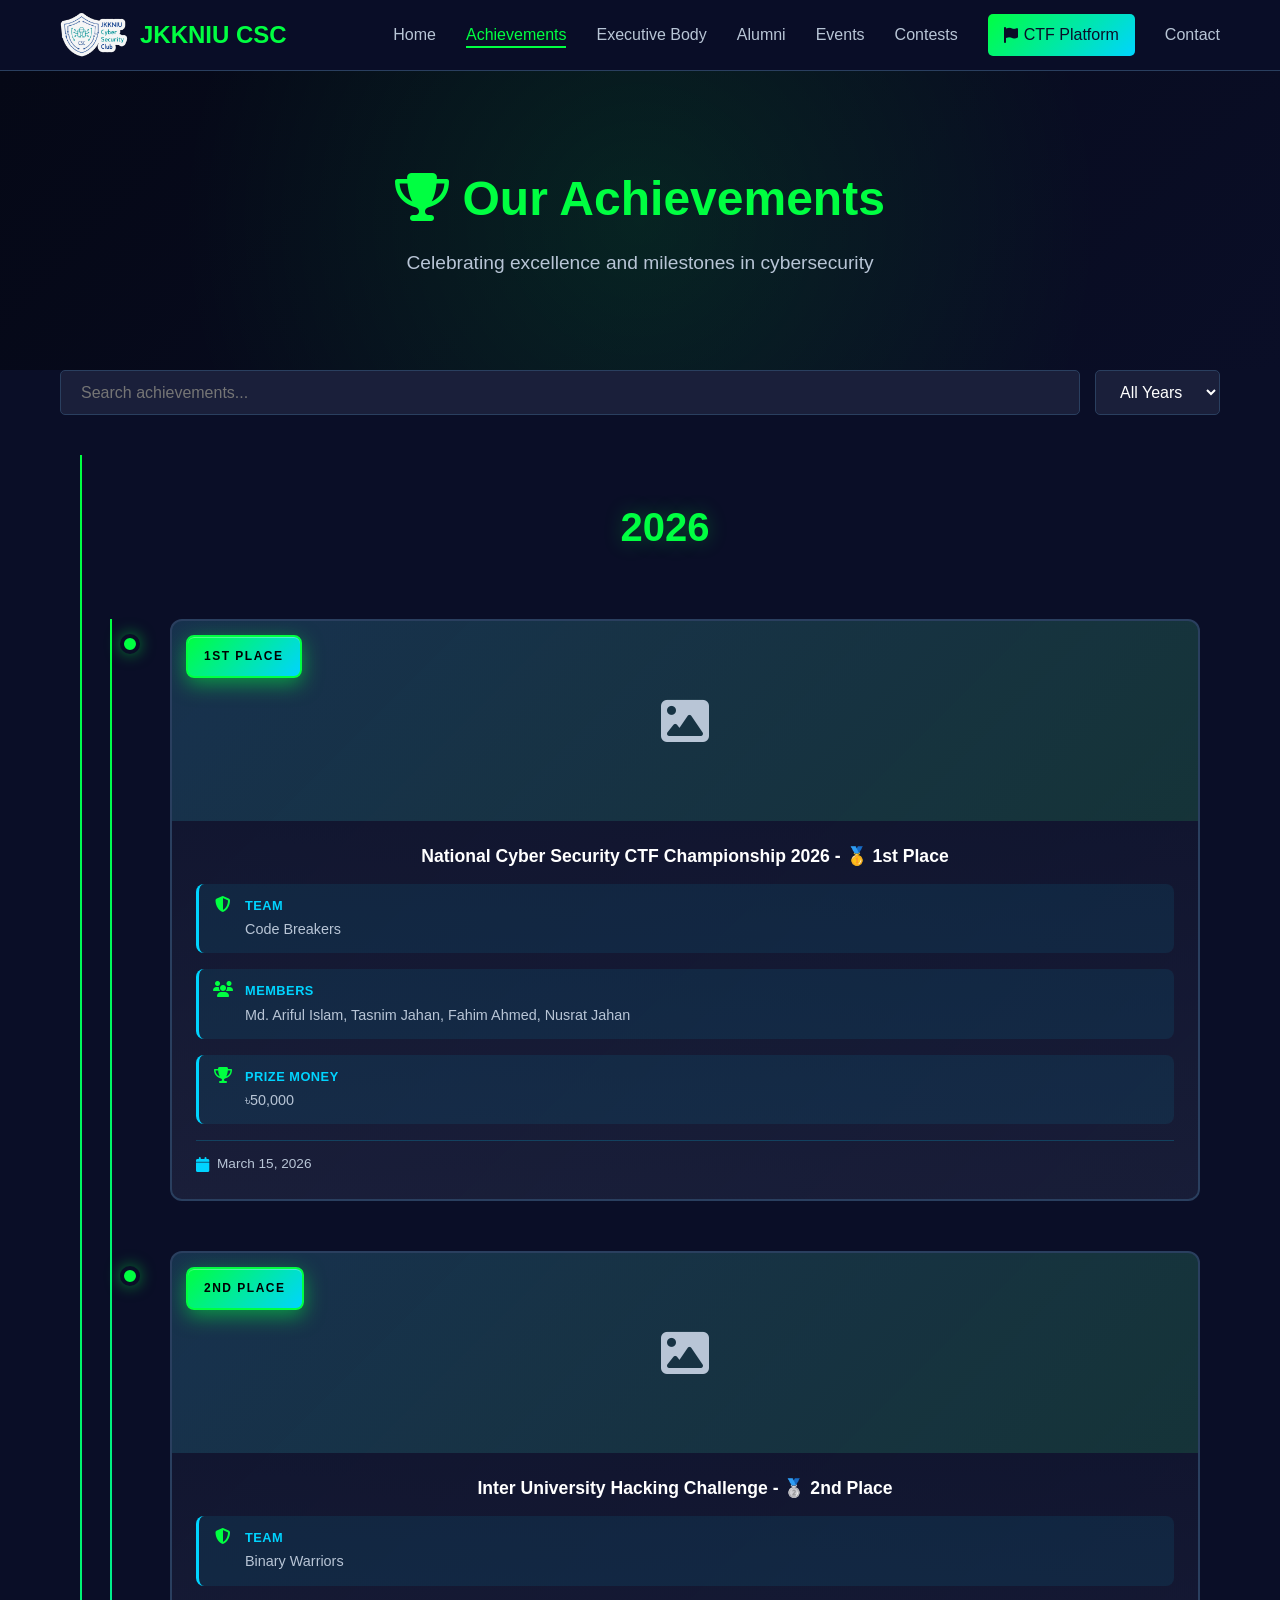
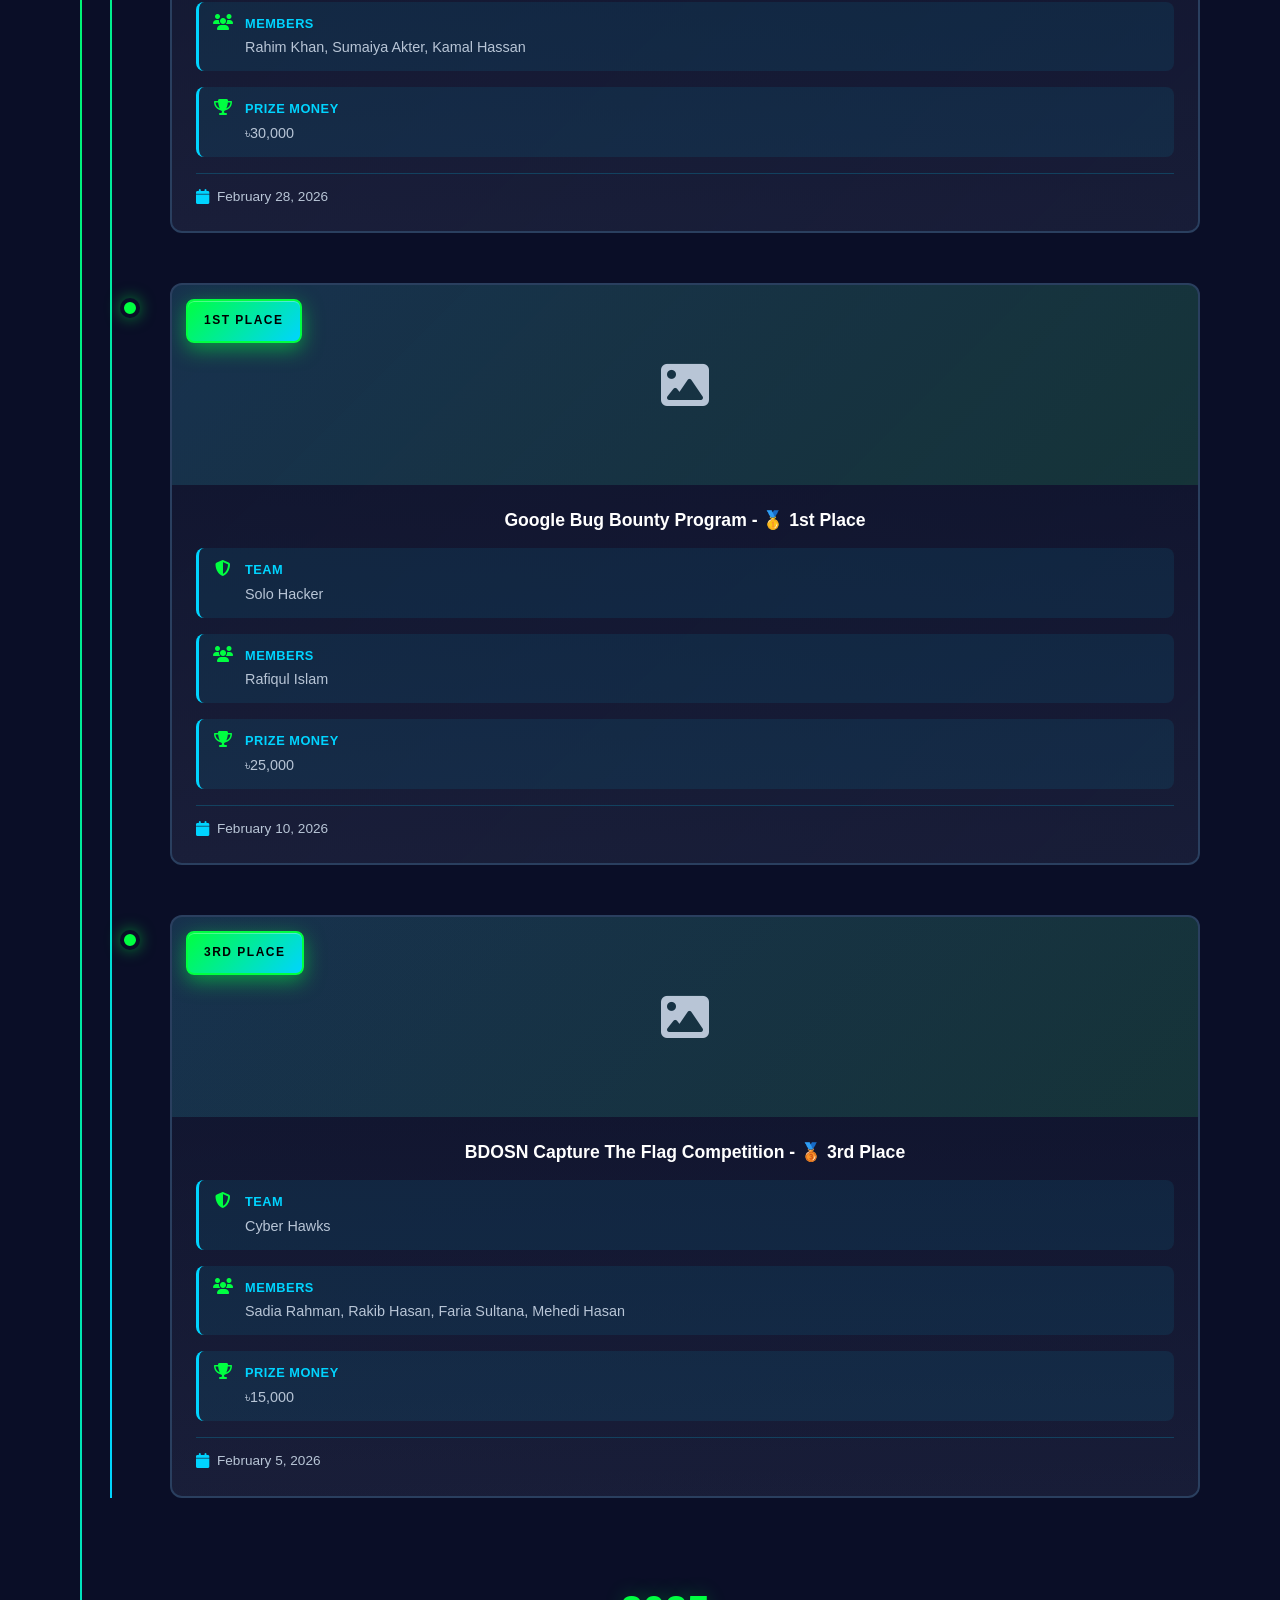
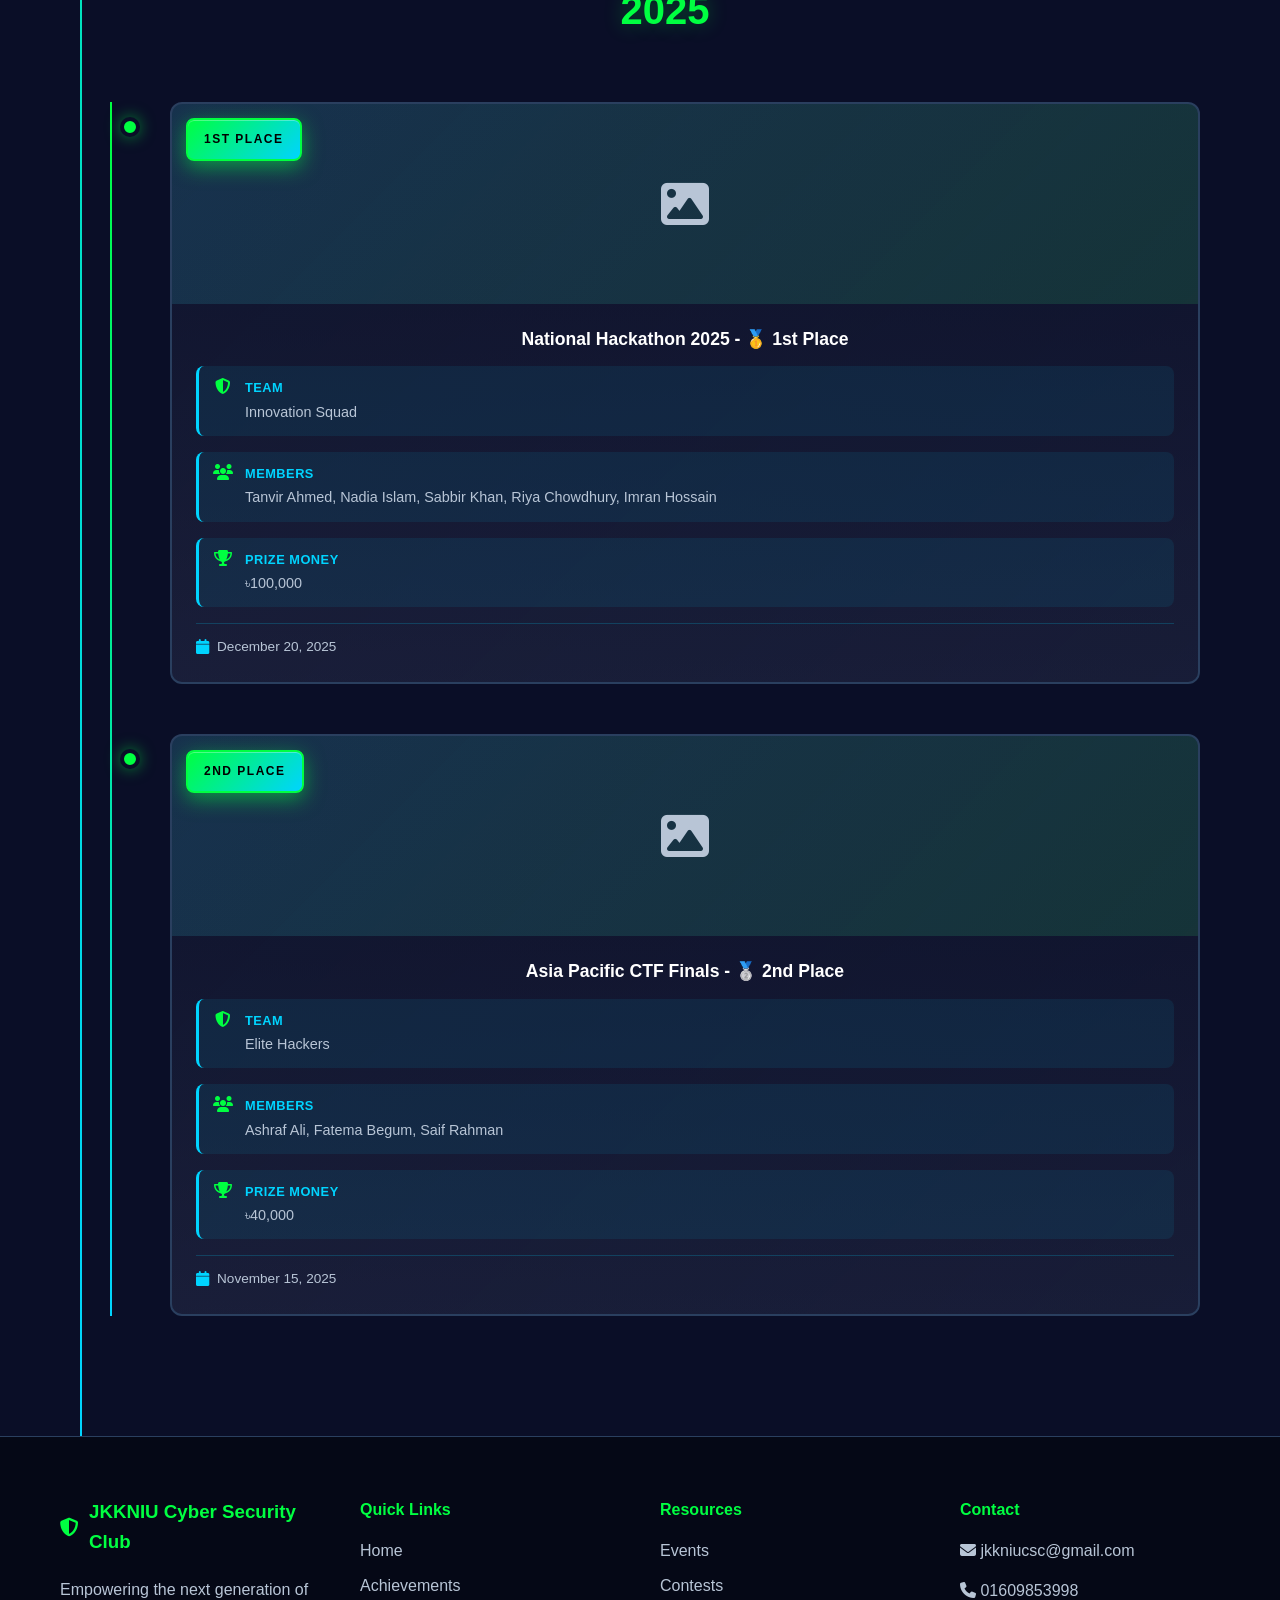
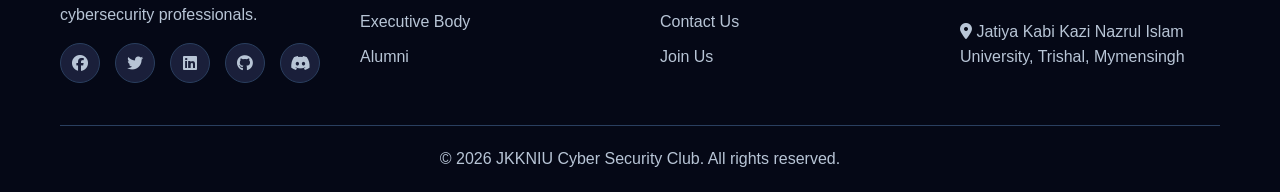
==== commit b1696d7f: "add new feature" ====
--- a/achievements.html
+++ b/achievements.html
@@ -12,8 +12,8 @@
     <nav class="navbar" id="navbar">
         <div class="nav-container">
             <div class="logo">
-                <i class="fas fa-shield-alt"></i>
-                <span>CyberSec Club</span>
+                <img src="/club_logo.png" alt="JKKNIU Cyber Security Club" class="logo-img">
+                <p>JKKNIU CSC</p>
             </div>
             <div class="hamburger" id="hamburger">
                 <span></span>
@@ -27,6 +27,7 @@
                 <li><a href="alumni.html">Alumni</a></li>
                 <li><a href="events.html">Events</a></li>
                 <li><a href="contests.html">Contests</a></li>
+                <li><a href="https://jkkniuctf.tech" target="_blank" class="ctf-nav-link"><i class="fas fa-flag"></i> CTF Platform</a></li>
                 <li><a href="index.html#contact">Contact</a></li>
             </ul>
         </div>
@@ -63,7 +64,7 @@
         <div class="container">
             <div class="footer-content">
                 <div class="footer-section">
-                    <h3><i class="fas fa-shield-alt"></i> CyberSec Club</h3>
+                    <h3><i class="fas fa-shield-alt"></i> JKKNIU Cyber Security Club</h3>
                     <p>Empowering the next generation of cybersecurity professionals.</p>
                     <div class="social-links">
                         <a href="#" aria-label="Facebook"><i class="fab fa-facebook"></i></a>
@@ -93,13 +94,13 @@
                 </div>
                 <div class="footer-section">
                     <h4>Contact</h4>
-                    <p><i class="fas fa-envelope"></i> info@cybersecclub.edu</p>
-                    <p><i class="fas fa-phone"></i> +1 (555) 123-4567</p>
-                    <p><i class="fas fa-map-marker-alt"></i> University Campus, Building A</p>
+                    <p><i class="fas fa-envelope"></i> <a href="mailto:jkkniucsc@gmail.com">jkkniucsc@gmail.com</a></p>
+                    <p><i class="fas fa-phone"></i> <a href="tel:+8801609853998">01609853998</a></p>
+                    <p><i class="fas fa-map-marker-alt"></i> Jatiya Kabi Kazi Nazrul Islam University, Trishal, Mymensingh</p>
                 </div>
             </div>
             <div class="footer-bottom">
-                <p>&copy; 2026 Cyber Security Club. All rights reserved.</p>
+                <p>&copy; 2026 JKKNIU Cyber Security Club. All rights reserved.</p>
             </div>
         </div>
     </footer>
--- a/css/style.css
+++ b/css/style.css
@@ -93,6 +93,20 @@
     font-size: 1.8rem;
 }
 
+.logo-img {
+    height: 70px;
+    width: auto;
+    display: block;
+}
+
+.about-logo-img {
+    height: 1000px;
+    width: auto;
+    display: block;
+    margin: 0 auto;
+    filter: drop-shadow(0 4px 15px rgba(0, 255, 65, 0.3));
+}
+
 .nav-menu {
     display: flex;
     gap: 30px;
@@ -125,6 +139,30 @@
 .nav-menu a:hover::after,
 .nav-menu a.active::after {
     width: 100%;
+}
+
+.ctf-nav-link {
+    background: linear-gradient(135deg, var(--primary-color), var(--secondary-color)) !important;
+    color: var(--bg-dark) !important;
+    padding: 8px 16px !important;
+    border-radius: 5px;
+    font-weight: 600;
+    display: flex !important;
+    align-items: center;
+    gap: 6px;
+    transition: all 0.3s ease;
+}
+
+.ctf-nav-link:hover {
+    background: transparent !important;
+    border: 2px solid var(--primary-color) !important;
+    color: var(--primary-color) !important;
+    box-shadow: 0 0 15px rgba(0, 255, 65, 0.3);
+    padding: 6px 14px !important;
+}
+
+.ctf-nav-link::after {
+    display: none !important;
 }
 
 .hamburger {
@@ -536,8 +574,8 @@
 }
 
 .security-visual {
-    width: 300px;
-    height: 300px;
+    width: 450px;
+    height: 450px;
     margin: 0 auto;
     display: flex;
     align-items: center;
@@ -1083,6 +1121,19 @@
     line-height: 1.3;
 }
 
+.contest-date {
+    font-size: 0.9rem;
+    color: var(--text-secondary);
+    display: flex;
+    align-items: center;
+    gap: 8px;
+    margin: 0 0 15px 0;
+}
+
+.contest-date i {
+    color: var(--secondary-color);
+}
+
 .contest-winners {
     display: flex;
     flex-direction: column;
@@ -1871,15 +1922,16 @@
 }
 
 .achievement-timeline-card-info {
-    padding: 20px;
+    padding: 24px;
     flex-grow: 1;
     display: flex;
     flex-direction: column;
-    gap: 12px;
+    gap: 16px;
+    background: linear-gradient(180deg, rgba(10, 14, 39, 0.5) 0%, rgba(26, 31, 58, 0.3) 100%);
 }
 
 .achievement-timeline-card-info h3 {
-    font-size: 1.2rem;
+    font-size: 1.1rem;
     font-weight: 700;
     color: var(--text-primary);
     margin: 0;
@@ -1889,53 +1941,88 @@
     -webkit-line-clamp: 2;
     line-clamp: 2;
     -webkit-box-orient: vertical;
+    line-height: 1.3;
+    text-align: center;
 }
 
 .achievement-timeline-meta {
     display: flex;
     flex-direction: column;
-    gap: 8px;
+    gap: 12px;
     font-size: 0.9rem;
+    padding-top: 12px;
+    border-top: 1px solid rgba(0, 212, 255, 0.2);
 }
 
 .achievement-timeline-position {
     position: absolute;
-    top: 10px;
-    left: 10px;
+    top: 14px;
+    left: 14px;
+    color: #000;
+    font-weight: 800;
+    display: inline-block;
+    padding: 10px 16px;
+    background: linear-gradient(135deg, #00ff41 0%, #00d4ff 100%);
+    border: 2px solid #00ff41;
+    border-radius: 8px;
+    text-transform: uppercase;
+    letter-spacing: 1.5px;
+    font-size: 0.75rem;
+    z-index: 10;
+    box-shadow: 0 6px 20px rgba(0, 255, 65, 0.5), inset 0 1px 0 rgba(255, 255, 255, 0.3);
+}
+
+.achievement-timeline-date {
+    color: var(--text-secondary);
+    display: flex;
+    align-items: center;
+    gap: 8px;
+    font-size: 0.85rem;
+}
+
+.achievement-timeline-date i {
     color: var(--secondary-color);
-    font-weight: 600;
-    display: inline-block;
-    padding: 6px 12px;
-    background: rgba(0, 212, 255, 0.15);
-    border: 1px solid rgba(0, 212, 255, 0.4);
-    border-radius: 4px;
+    font-size: 0.95rem;
+}
+
+.achievement-timeline-detail {
+    background: rgba(0, 212, 255, 0.08);
+    color: var(--text-primary);
+    display: flex;
+    align-items: flex-start;
+    gap: 12px;
+    font-size: 0.9rem;
+    padding: 12px 14px;
+    border-radius: 8px;
+    border-left: 3px solid var(--secondary-color);
+    transition: all 0.3s ease;
+}
+
+.achievement-timeline-detail:hover {
+    background: rgba(0, 212, 255, 0.12);
+    transform: translateX(4px);
+}
+
+.achievement-timeline-detail i {
+    color: var(--primary-color);
+    font-size: 1rem;
+    flex-shrink: 0;
+    width: 20px;
+    text-align: center;
+}
+
+.achievement-timeline-detail strong {
+    color: var(--secondary-color);
+    display: block;
+    font-size: 0.8rem;
     text-transform: uppercase;
     letter-spacing: 0.5px;
-    font-size: 0.75rem;
-    z-index: 5;
-}
-
-.achievement-timeline-date {
-    color: var(--text-secondary);
-    display: flex;
-    align-items: center;
-    gap: 6px;
-}
-
-.achievement-timeline-date i {
-    color: var(--secondary-color);
-}
-
-.achievement-timeline-detail {
-    color: var(--text-secondary);
-    display: flex;
-    align-items: center;
-    gap: 6px;
-    font-size: 0.9rem;
-}
-
-.achievement-timeline-detail i {
-    color: var(--secondary-color);
+    margin-bottom: 2px;
+}
+
+.achievement-timeline-detail span {
+    display: block;
+    color: var(--text-secondary);
 }
 
 /* Responsive Achievement Timeline */
@@ -2849,3 +2936,109 @@
     }
 }
 
+/* CTF Platform Section */
+.ctf-platform {
+    background: linear-gradient(135deg, rgba(0, 255, 65, 0.05) 0%, rgba(0, 212, 255, 0.05) 100%);
+    padding: 80px 20px;
+    border-top: 2px solid rgba(0, 212, 255, 0.2);
+    border-bottom: 2px solid rgba(0, 255, 65, 0.2);
+}
+
+.ctf-content {
+    display: grid;
+    grid-template-columns: 1fr 1fr;
+    gap: 60px;
+    align-items: center;
+}
+
+.ctf-info h2 {
+    margin-top: 0;
+    background: linear-gradient(135deg, var(--primary-color), var(--secondary-color));
+    -webkit-background-clip: text;
+    -webkit-text-fill-color: transparent;
+    background-clip: text;
+}
+
+.ctf-info p {
+    color: var(--text-secondary);
+    font-size: 1.05rem;
+    line-height: 1.6;
+    margin-bottom: 24px;
+}
+
+.ctf-features {
+    list-style: none;
+    padding: 0;
+    margin: 24px 0;
+    display: flex;
+    flex-direction: column;
+    gap: 16px;
+}
+
+.ctf-features li {
+    display: flex;
+    align-items: center;
+    gap: 12px;
+    color: var(--text-secondary);
+    font-size: 1rem;
+}
+
+.ctf-features i {
+    color: var(--primary-color);
+    font-size: 1.2rem;
+    width: 24px;
+    text-align: center;
+}
+
+.ctf-info .btn {
+    margin-top: 24px;
+    display: inline-block;
+}
+
+.ctf-icon {
+    display: flex;
+    align-items: center;
+    justify-content: center;
+    width: 300px;
+    height: 300px;
+    background: linear-gradient(135deg, rgba(0, 255, 65, 0.15), rgba(0, 212, 255, 0.15));
+    border: 2px solid rgba(0, 212, 255, 0.3);
+    border-radius: 20px;
+    font-size: 120px;
+    color: var(--primary-color);
+    animation: float 3s ease-in-out infinite;
+}
+
+@keyframes float {
+    0%, 100% {
+        transform: translateY(0px);
+    }
+    50% {
+        transform: translateY(-20px);
+    }
+}
+
+@media (max-width: 768px) {
+    .ctf-platform {
+        padding: 60px 20px;
+    }
+
+    .ctf-content {
+        grid-template-columns: 1fr;
+        gap: 40px;
+    }
+
+    .ctf-icon {
+        width: 250px;
+        height: 250px;
+        font-size: 80px;
+    }
+
+    .ctf-info p {
+        font-size: 1rem;
+    }
+
+    .ctf-features li {
+        font-size: 0.95rem;
+    }
+}
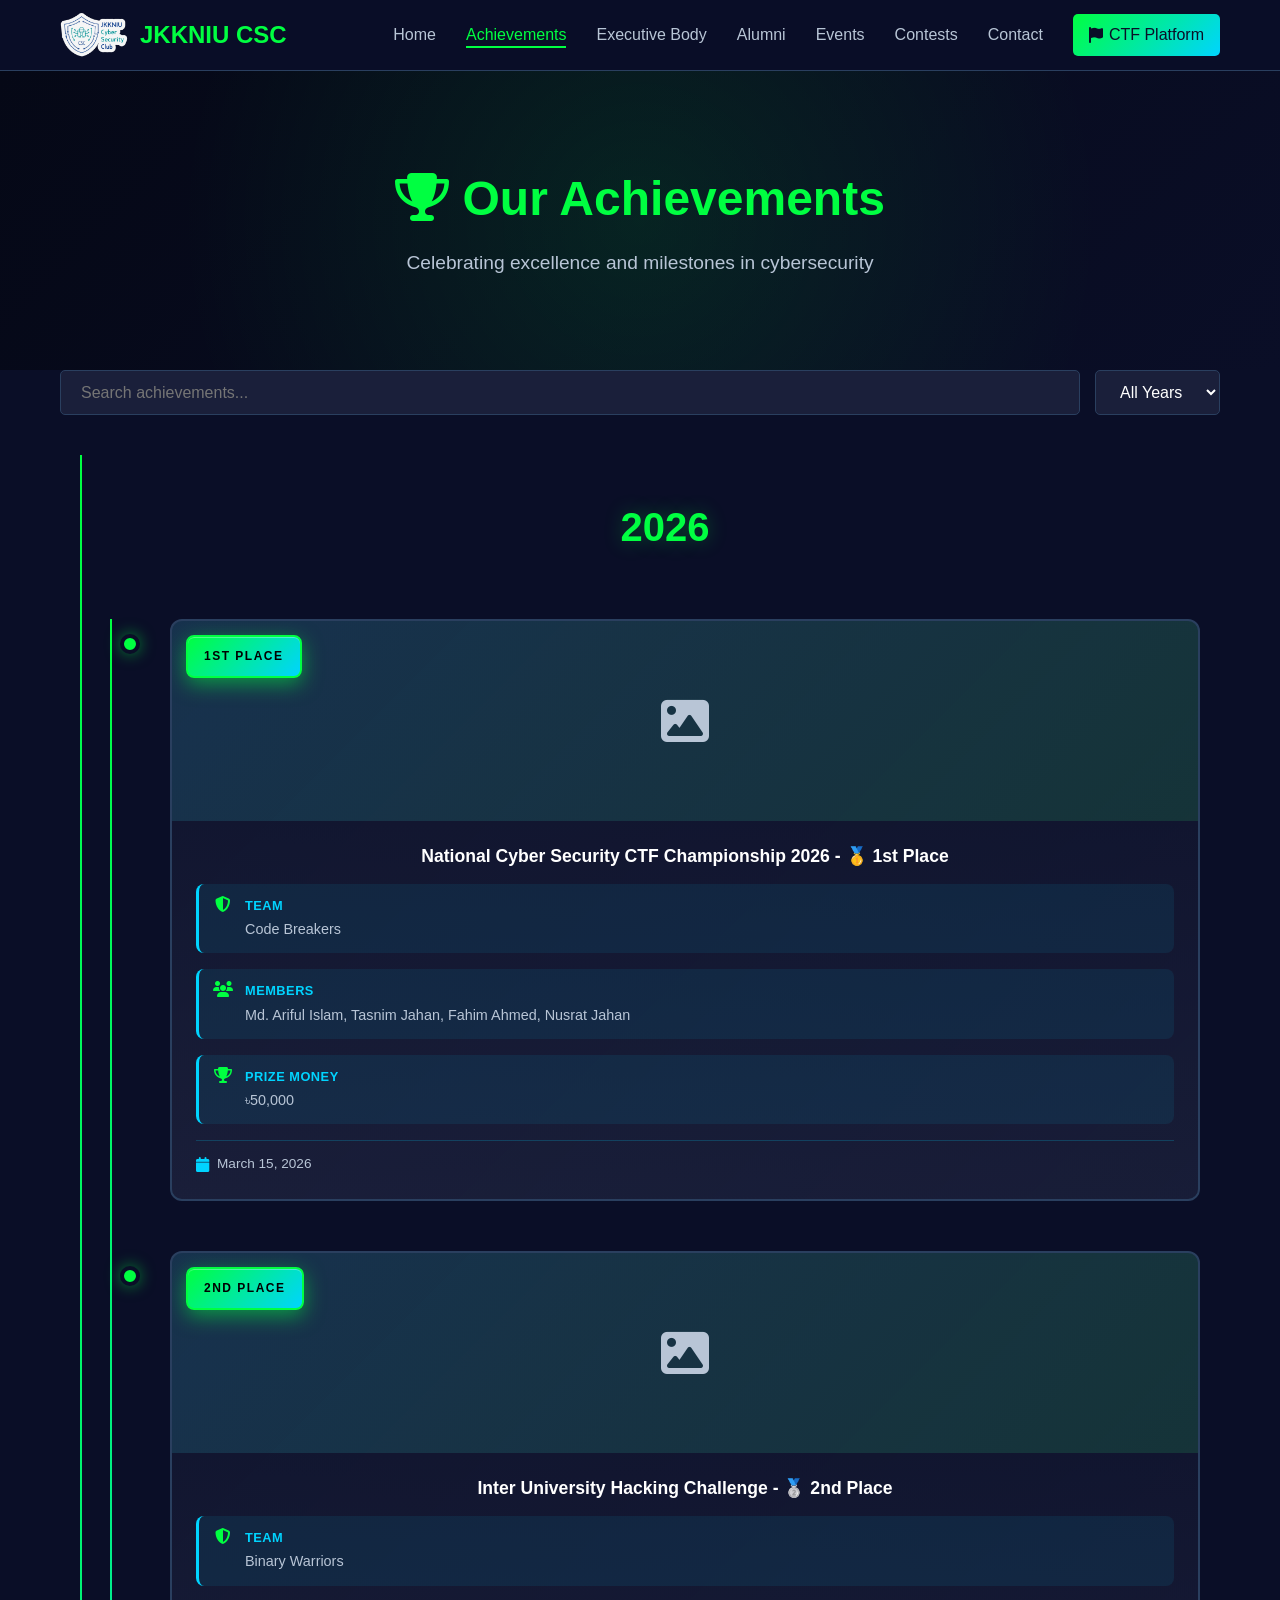
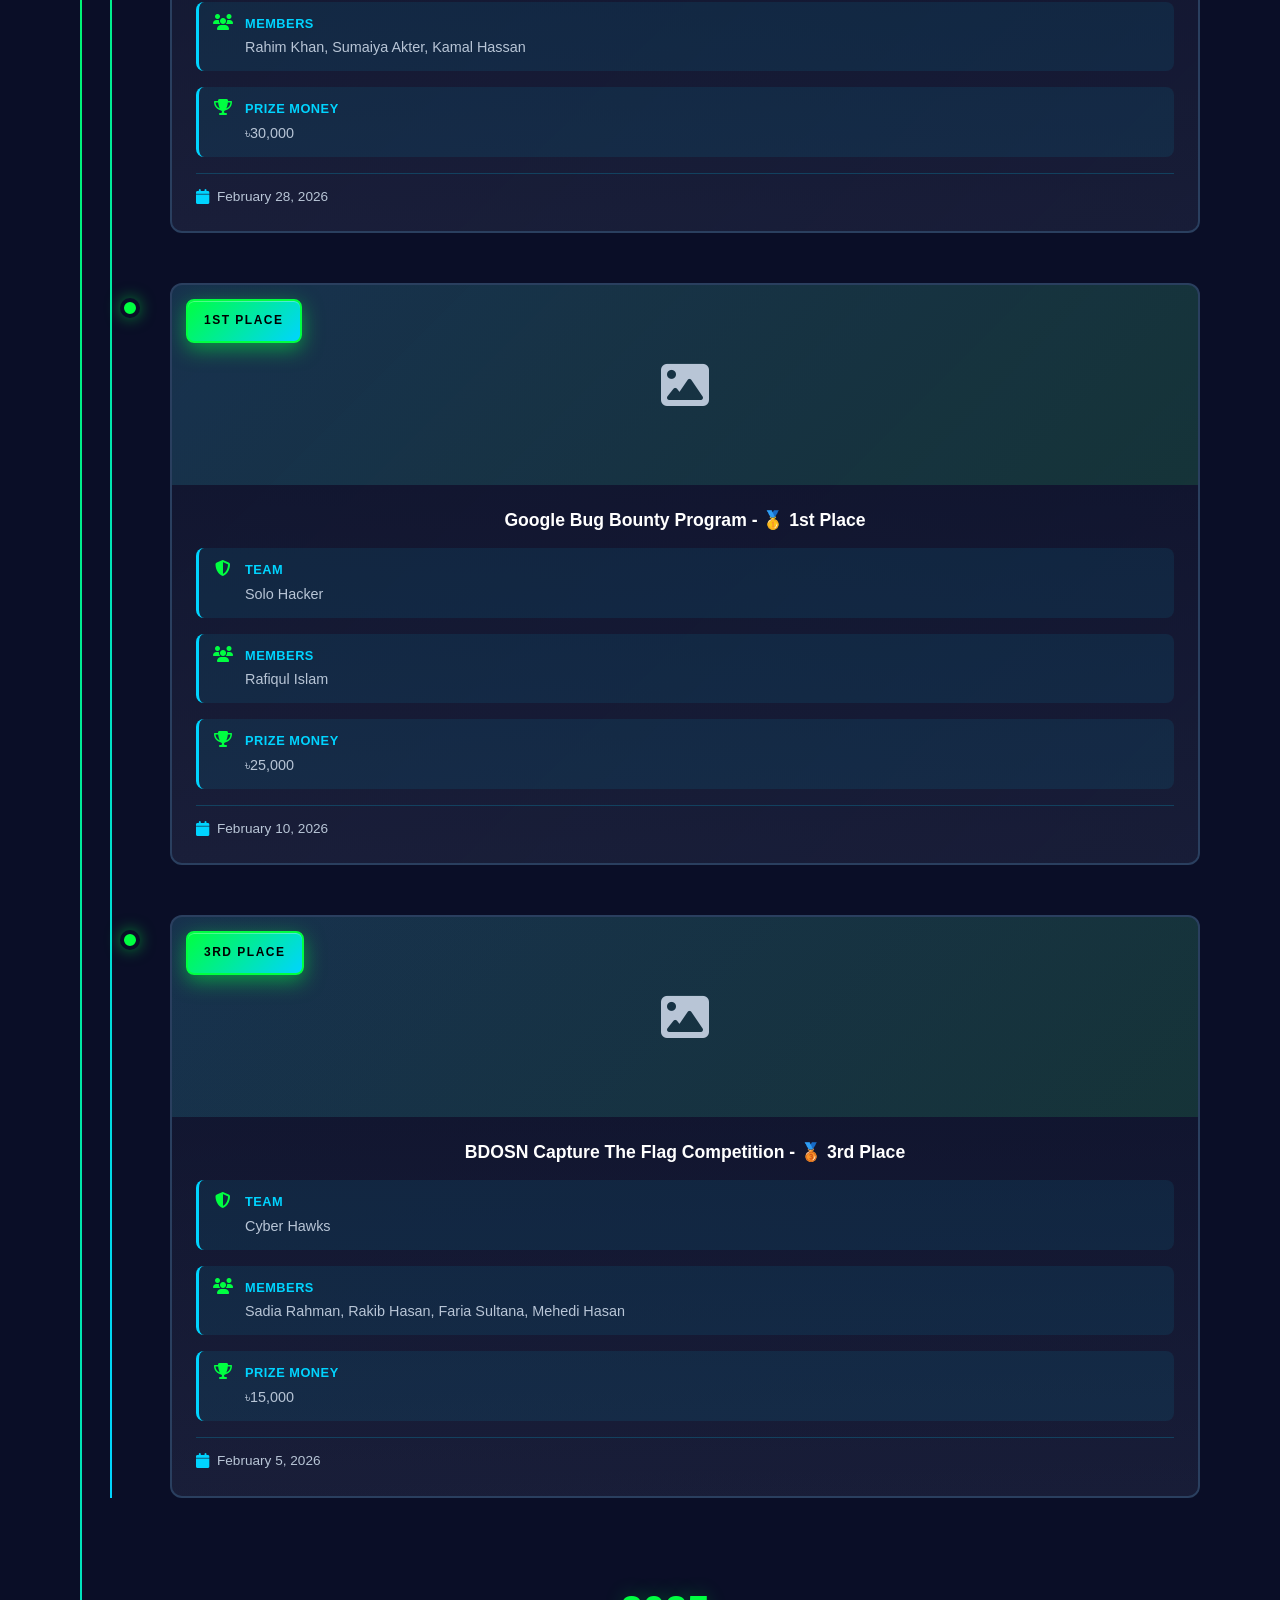
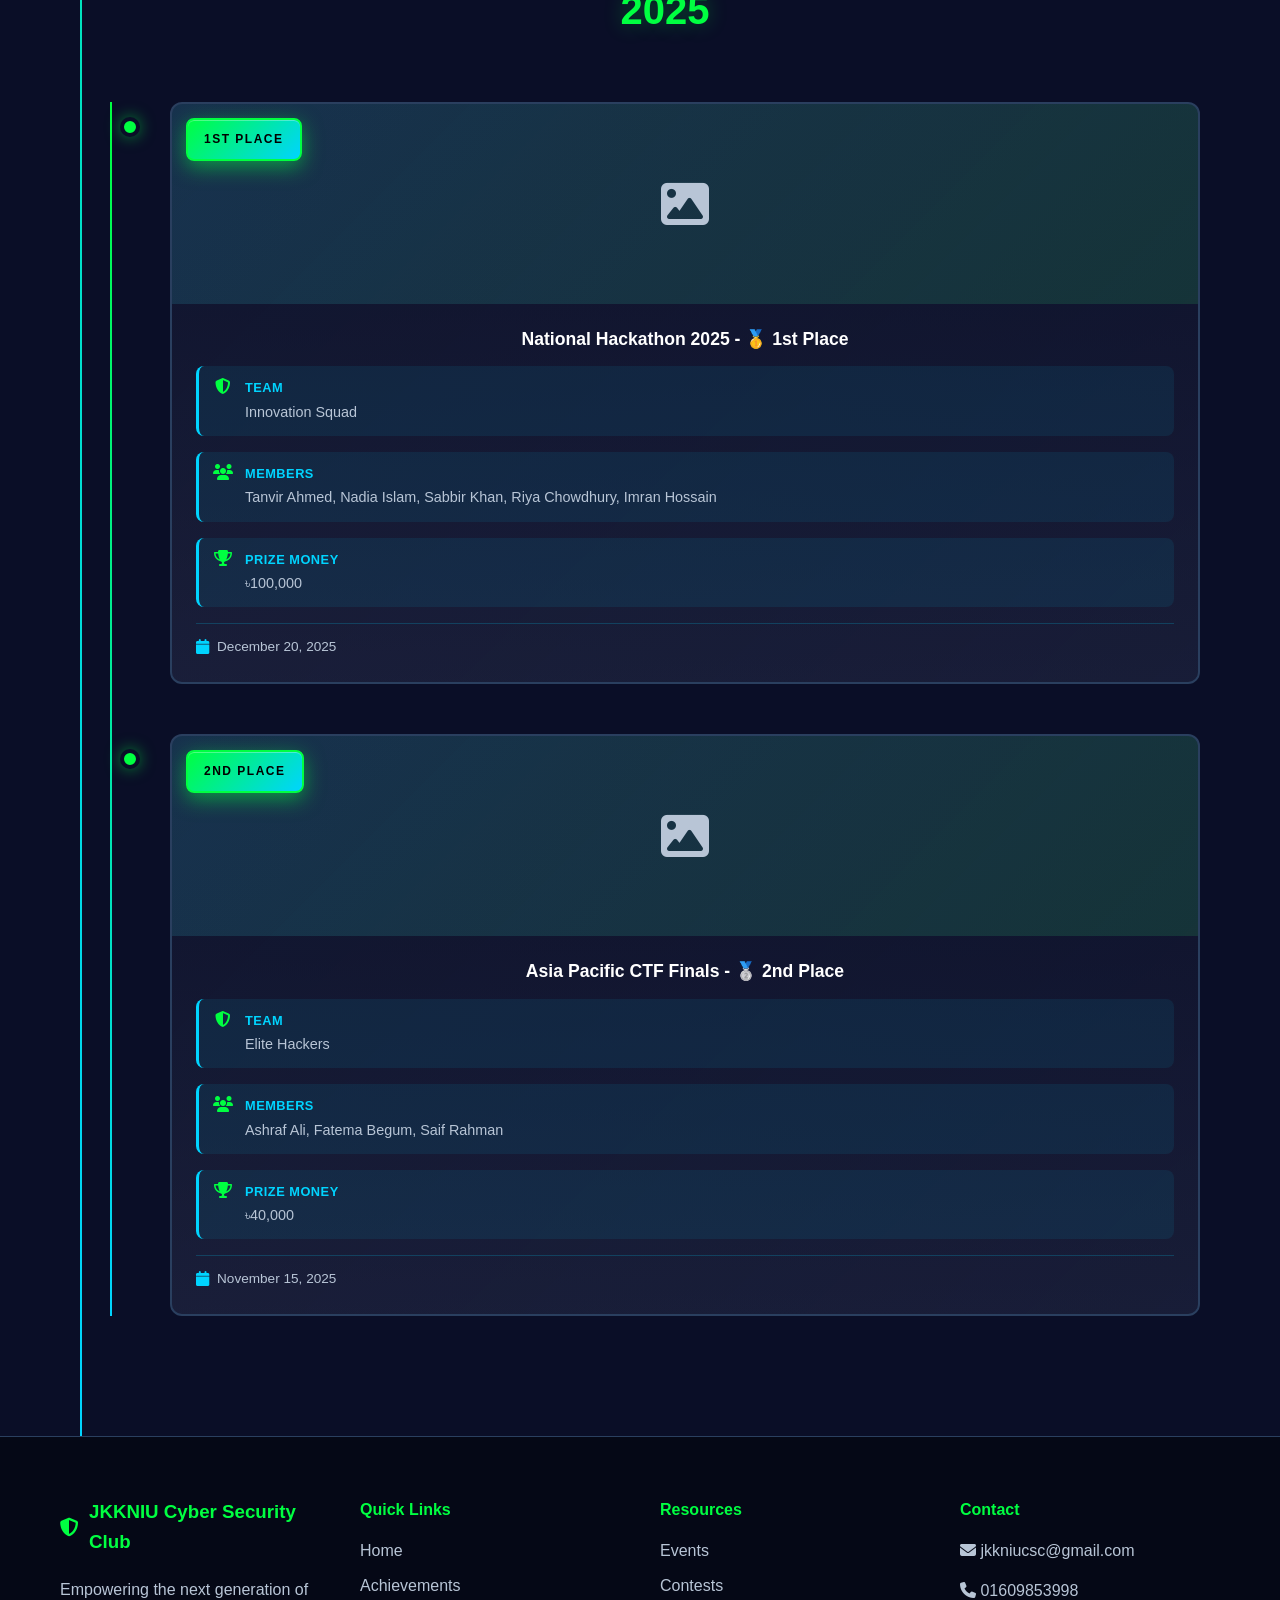
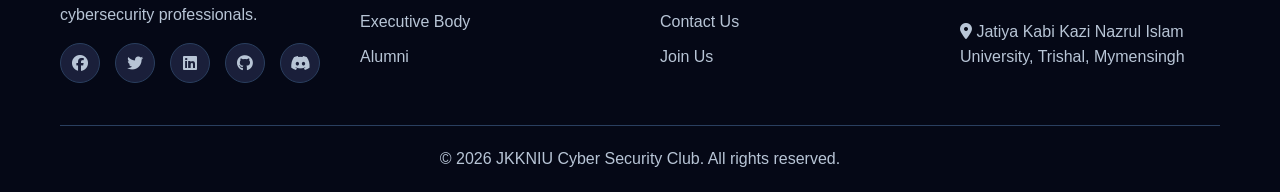
==== commit 8f2c5e93: "move contact button" ====
--- a/achievements.html
+++ b/achievements.html
@@ -27,8 +27,8 @@
                 <li><a href="alumni.html">Alumni</a></li>
                 <li><a href="events.html">Events</a></li>
                 <li><a href="contests.html">Contests</a></li>
+                <li><a href="index.html#contact">Contact</a></li>
                 <li><a href="https://jkkniuctf.tech" target="_blank" class="ctf-nav-link"><i class="fas fa-flag"></i> CTF Platform</a></li>
-                <li><a href="index.html#contact">Contact</a></li>
             </ul>
         </div>
     </nav>
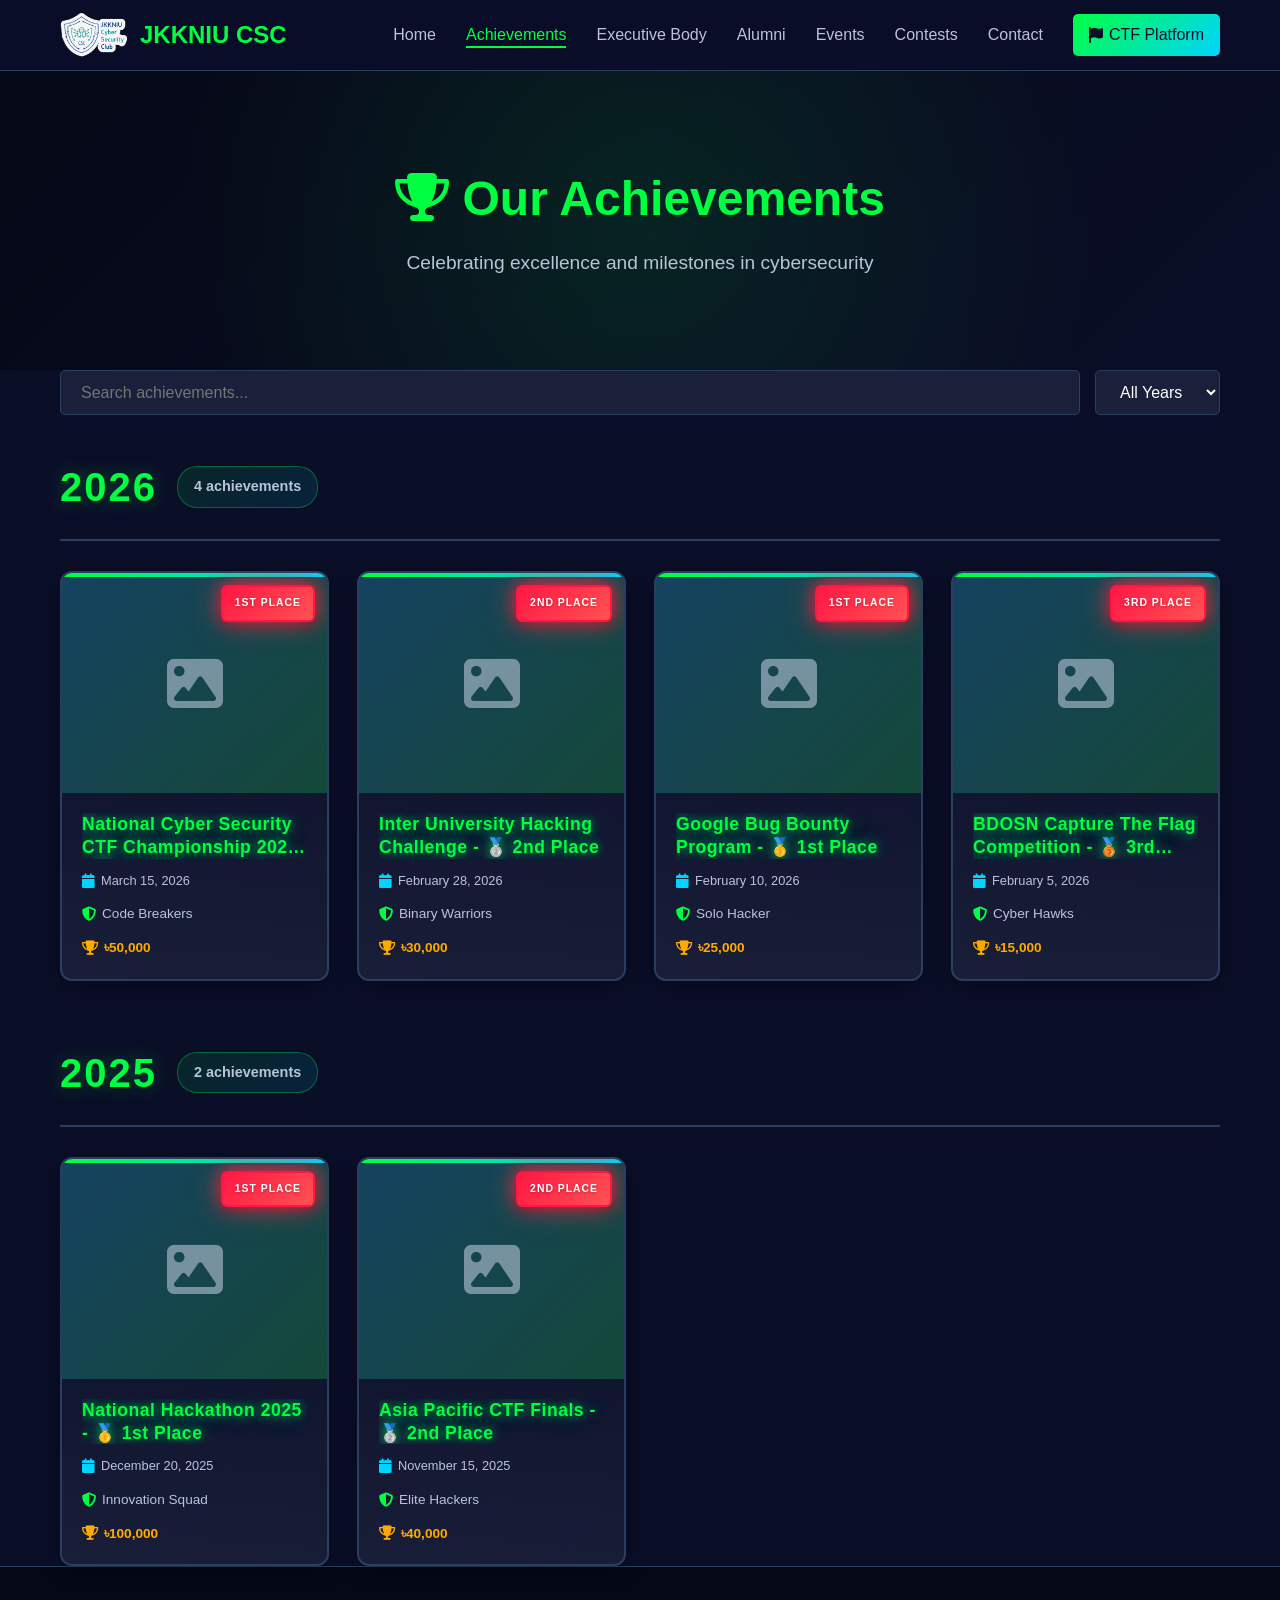
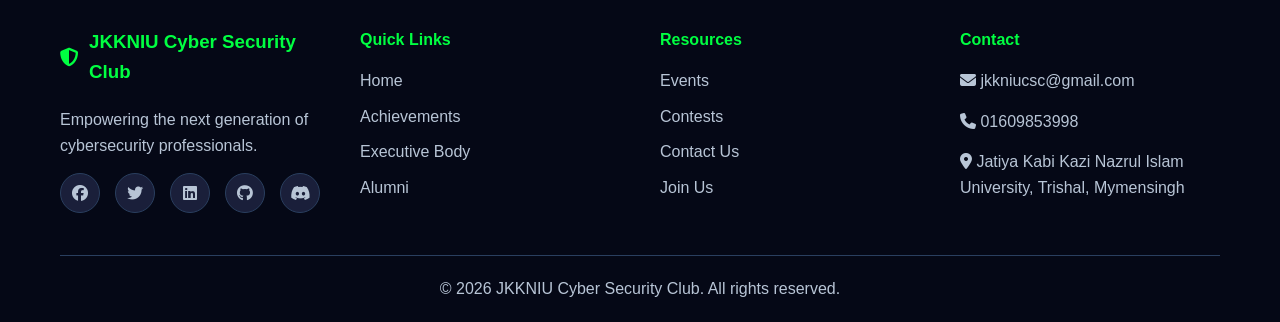
==== commit 14f59267: "update ui of achievement page" ====
--- a/achievements.html
+++ b/achievements.html
@@ -52,8 +52,8 @@
                 </select>
             </div>
 
-            <!-- Timeline View -->
-            <div class="achievements-timeline view-container active" id="achievementsTimeline">
+            <!-- Gallery View -->
+            <div class="achievements-gallery view-container active" id="achievementsGallery">
                 <div class="loading">Loading achievements...</div>
             </div>
         </div>
--- a/css/style.css
+++ b/css/style.css
@@ -808,7 +808,7 @@
     cursor: pointer;
     text-align: center;
     width: 100%;
-    max-width: 300px;
+    max-width: 320px;
     margin-bottom: 20px;
     box-shadow: 0 5px 25px rgba(0, 0, 0, 0.3);
     position: relative;
@@ -839,13 +839,13 @@
 
 .member-image {
     width: 100%;
-    height: 140px;
+    height: 200px;
     object-fit: cover;
     border-bottom: 2px solid var(--border-color);
 }
 
 .member-info {
-    padding: 12px;
+    padding: 15px;
 }
 
 .member-name {
@@ -1883,6 +1883,7 @@
     display: flex;
     flex-direction: column;
     position: relative;
+    cursor: pointer;
 }
 
 .achievement-timeline-card.clickable {
@@ -1931,9 +1932,9 @@
 }
 
 .achievement-timeline-card-info h3 {
-    font-size: 1.1rem;
-    font-weight: 700;
-    color: var(--text-primary);
+    font-size: 1.2rem;
+    font-weight: 900;
+    color: #00ff41;
     margin: 0;
     overflow: hidden;
     text-overflow: ellipsis;
@@ -1943,6 +1944,12 @@
     -webkit-box-orient: vertical;
     line-height: 1.3;
     text-align: center;
+    text-shadow: 
+        0 0 10px rgba(0, 255, 65, 0.6),
+        0 0 20px rgba(0, 212, 255, 0.4),
+        0 0 30px rgba(0, 255, 65, 0.3);
+    animation: titleGlow 2.5s ease-in-out infinite;
+    letter-spacing: 0.5px;
 }
 
 .achievement-timeline-meta {
@@ -1954,22 +1961,65 @@
     border-top: 1px solid rgba(0, 212, 255, 0.2);
 }
 
+@keyframes titleGlow {
+    0%, 100% {
+        text-shadow: 
+            0 0 10px rgba(0, 255, 65, 0.6),
+            0 0 20px rgba(0, 212, 255, 0.4),
+            0 0 30px rgba(0, 255, 65, 0.3);
+    }
+    50% {
+        text-shadow: 
+            0 0 15px rgba(0, 255, 65, 0.8),
+            0 0 30px rgba(0, 212, 255, 0.6),
+            0 0 50px rgba(0, 255, 65, 0.5);
+    }
+}
+
 .achievement-timeline-position {
     position: absolute;
     top: 14px;
-    left: 14px;
-    color: #000;
-    font-weight: 800;
+    right: 14px;
+    left: auto;
+    color: #fff;
+    font-weight: 900;
     display: inline-block;
-    padding: 10px 16px;
-    background: linear-gradient(135deg, #00ff41 0%, #00d4ff 100%);
-    border: 2px solid #00ff41;
-    border-radius: 8px;
+    padding: 6px 10px;
+    background: linear-gradient(135deg, #ff1744 0%, #ff5252 100%);
+    border: 2px solid #ff1744;
+    border-radius: 6px;
     text-transform: uppercase;
-    letter-spacing: 1.5px;
-    font-size: 0.75rem;
+    letter-spacing: 1px;
+    font-size: 0.6rem;
     z-index: 10;
-    box-shadow: 0 6px 20px rgba(0, 255, 65, 0.5), inset 0 1px 0 rgba(255, 255, 255, 0.3);
+    box-shadow: 
+        0 0 15px rgba(255, 23, 68, 0.8),
+        0 0 30px rgba(255, 82, 82, 0.6),
+        0 4px 12px rgba(0, 0, 0, 0.4),
+        inset 0 1px 0 rgba(255, 255, 255, 0.3);
+    animation: positionBadgePulse 2s ease-in-out infinite;
+    backdrop-filter: blur(6px);
+    text-shadow: 0 1px 3px rgba(0, 0, 0, 0.3);
+    vertical-align: middle;
+}
+
+@keyframes positionBadgePulse {
+    0%, 100% {
+        transform: scale(1);
+        box-shadow: 
+            0 0 15px rgba(255, 23, 68, 0.8),
+            0 0 30px rgba(255, 82, 82, 0.6),
+            0 4px 12px rgba(0, 0, 0, 0.4),
+            inset 0 1px 0 rgba(255, 255, 255, 0.3);
+    }
+    50% {
+        transform: scale(1.08);
+        box-shadow: 
+            0 0 25px rgba(255, 23, 68, 1),
+            0 0 45px rgba(255, 82, 82, 0.8),
+            0 6px 16px rgba(0, 0, 0, 0.5),
+            inset 0 1px 0 rgba(255, 255, 255, 0.4);
+    }
 }
 
 .achievement-timeline-date {
@@ -1998,6 +2048,10 @@
     transition: all 0.3s ease;
 }
 
+.achievement-timeline-detail-with-prize {
+    align-items: flex-start;
+}
+
 .achievement-timeline-detail:hover {
     background: rgba(0, 212, 255, 0.12);
     transform: translateX(4px);
@@ -2023,6 +2077,133 @@
 .achievement-timeline-detail span {
     display: block;
     color: var(--text-secondary);
+}
+
+/* Team Name Glow Effect */
+.achievement-timeline-detail span:first-of-type {
+    color: #00d4ff;
+    font-weight: 600;
+    text-shadow: 
+        0 0 10px rgba(0, 212, 255, 0.5),
+        0 0 20px rgba(0, 212, 255, 0.4),
+        0 0 30px rgba(58, 134, 255, 0.3);
+    animation: textGlow 2s ease-in-out infinite;
+}
+
+@keyframes textGlow {
+    0%, 100% {
+        text-shadow: 
+            0 0 10px rgba(0, 212, 255, 0.5),
+            0 0 20px rgba(0, 212, 255, 0.4),
+            0 0 30px rgba(58, 134, 255, 0.3);
+    }
+    50% {
+        text-shadow: 
+            0 0 15px rgba(0, 212, 255, 0.7),
+            0 0 30px rgba(0, 212, 255, 0.6),
+            0 0 50px rgba(58, 134, 255, 0.5);
+    }
+}
+
+/* Prize Money Glow Effect */
+.achievement-timeline-detail span:nth-of-type(2) {
+    color: #ffbe0b;
+    font-weight: 600;
+    text-shadow: 
+        0 0 10px rgba(255, 190, 11, 0.5),
+        0 0 20px rgba(255, 190, 11, 0.4),
+        0 0 30px rgba(255, 107, 53, 0.3);
+    animation: prizeGlow 2s ease-in-out infinite;
+}
+
+@keyframes prizeGlow {
+    0%, 100% {
+        text-shadow: 
+            0 0 10px rgba(255, 190, 11, 0.5),
+            0 0 20px rgba(255, 190, 11, 0.4),
+            0 0 30px rgba(255, 107, 53, 0.3);
+    }
+    50% {
+        text-shadow: 
+            0 0 15px rgba(255, 190, 11, 0.7),
+            0 0 30px rgba(255, 190, 11, 0.6),
+            0 0 50px rgba(255, 107, 53, 0.5);
+    }
+}
+
+/* Member Badges Container */
+.achievement-timeline-members-container {
+    display: flex;
+    flex-direction: column;
+    gap: 10px;
+}
+
+.achievement-timeline-members-label {
+    display: flex;
+    align-items: center;
+    gap: 8px;
+    color: var(--secondary-color);
+    font-size: 0.8rem;
+    text-transform: uppercase;
+    letter-spacing: 0.5px;
+    font-weight: 600;
+}
+
+.achievement-timeline-members-label i {
+    color: var(--primary-color);
+    font-size: 1rem;
+}
+
+.achievement-timeline-members-badges {
+    display: flex;
+    flex-wrap: wrap;
+    gap: 8px;
+}
+
+.achievement-member-badge {
+    display: inline-block;
+    padding: 8px 14px;
+    border-radius: 6px;
+    font-size: 0.85rem;
+    font-weight: 600;
+    color: #000;
+    border: 2px solid;
+    transition: all 0.3s ease;
+    white-space: nowrap;
+    text-overflow: ellipsis;
+    overflow: hidden;
+    box-shadow: 0 4px 12px rgba(0, 0, 0, 0.2);
+}
+
+.achievement-member-badge:hover {
+    transform: translateY(-3px);
+    box-shadow: 0 6px 18px rgba(0, 0, 0, 0.35);
+}
+
+/* Gallery Lightbox Members */
+.gallery-lightbox-members {
+    display: flex;
+    flex-direction: column;
+    gap: 12px;
+    margin-top: 15px;
+    grid-column: 1 / -1;
+}
+
+.gallery-lightbox-members-badges {
+    display: flex;
+    flex-wrap: wrap;
+    gap: 8px;
+    width: 100%;
+    overflow: hidden;
+}
+
+/* Lightbox Member Badges - Smaller Size */
+.gallery-lightbox-members-badges .achievement-member-badge {
+    padding: 6px 10px;
+    font-size: 0.75rem;
+    flex: 0 1 auto;
+    max-width: 100%;
+    box-shadow: 0 2px 8px rgba(0, 0, 0, 0.15);
 }
 
 /* Responsive Achievement Timeline */
@@ -2277,9 +2458,12 @@
     display: flex;
     align-items: center;
     gap: 20px;
-    max-width: 90vw;
-    max-height: 90vh;
+    width: 100%;
+    height: 100%;
+    max-width: none;
+    max-height: none;
     animation: zoomIn 0.3s ease;
+    padding: 40px;
 }
 
 @keyframes zoomIn {
@@ -2295,36 +2479,46 @@
 
 .gallery-lightbox-content {
     display: flex;
-    flex-direction: column;
-    gap: 15px;
-    max-width: 800px;
-    max-height: 80vh;
+    flex-direction: row;
+    gap: 30px;
+    width: 100%;
+    height: 100%;
+    max-width: none;
+    max-height: none;
     background: linear-gradient(135deg, var(--bg-card) 0%, rgba(26, 31, 58, 0.9) 100%);
     border: 2px solid var(--primary-color);
     border-radius: 12px;
-    padding: 20px;
+    padding: 30px;
     box-shadow: 0 0 50px rgba(0, 255, 65, 0.3);
+    overflow-y: auto;
 }
 
 .gallery-lightbox-image {
-    width: 100%;
+    width: 40%;
     height: auto;
-    max-height: 60vh;
+    max-height: 85vh;
     object-fit: contain;
     border-radius: 8px;
+    flex-shrink: 0;
 }
 
 .gallery-lightbox-info {
     display: flex;
     flex-direction: column;
-    gap: 10px;
+    gap: 15px;
+    min-width: 0;
+    width: 60%;
+    overflow-x: hidden;
+    overflow-y: auto;
+    padding-right: 10px;
 }
 
 .gallery-lightbox-title {
-    font-size: 1.5rem;
+    font-size: 2rem;
     font-weight: 700;
-    color: var(--text-primary);
+    color: #00ff41;
     margin: 0;
+    text-shadow: 0 0 10px rgba(0, 255, 65, 0.5);
 }
 
 .gallery-lightbox-description {
@@ -2335,9 +2529,9 @@
 }
 
 .gallery-lightbox-details {
-    display: grid;
-    grid-template-columns: repeat(auto-fit, minmax(150px, 1fr));
-    gap: 15px;
+    display: flex;
+    flex-direction: column;
+    gap: 20px;
     margin-top: 10px;
     padding-top: 15px;
     border-top: 1px solid var(--border-color);
@@ -2346,7 +2540,11 @@
 .gallery-lightbox-detail-item {
     display: flex;
     flex-direction: column;
-    gap: 5px;
+    gap: 8px;
+    padding: 12px 15px;
+    background: rgba(0, 212, 255, 0.05);
+    border-left: 3px solid var(--primary-color);
+    border-radius: 4px;
 }
 
 .gallery-lightbox-detail-label {
@@ -2358,11 +2556,31 @@
 }
 
 .gallery-lightbox-detail-value {
-    font-size: 0.9rem;
-    color: var(--text-secondary);
-    overflow: hidden;
-    text-overflow: ellipsis;
-    white-space: nowrap;
+    font-size: 1rem;
+    color: var(--text-primary);
+    overflow: visible;
+    text-overflow: clip;
+    white-space: normal;
+    word-break: break-word;
+}
+
+/* Prize Highlight in Lightbox */
+.gallery-lightbox-detail-value.prize-highlight {
+    color: #9c27b0;
+    font-weight: 600;
+    text-shadow: 
+        0 0 10px rgba(156, 39, 176, 0.5),
+        0 0 20px rgba(156, 39, 176, 0.4),
+        0 0 30px rgba(156, 39, 176, 0.3);
+    font-size: 1.1rem;
+    animation: prizeGlow 2s ease-in-out infinite;
+}
+
+/* Lightbox Navigation */
+@media (max-width: 768px) {
+    .gallery-lightbox-detail-value.prize-highlight {
+        white-space: normal;
+    }
 }
 
 /* Lightbox Navigation */
@@ -2402,8 +2620,8 @@
 /* Lightbox Close Button */
 .gallery-lightbox-close {
     position: absolute;
-    top: -50px;
-    right: 0;
+    top: 20px;
+    right: 20px;
     background: rgba(255, 0, 85, 0.1);
     border: 2px solid var(--danger);
     color: var(--danger);
@@ -2814,6 +3032,20 @@
     gap: 15px;
 }
 
+.batch-section {
+    margin-bottom: 40px;
+}
+
+.batch-title {
+    font-size: 1.8rem;
+    font-weight: 700;
+    color: var(--primary-color);
+    margin-bottom: 20px;
+    padding-bottom: 12px;
+    border-bottom: 2px solid var(--primary-color);
+    letter-spacing: 0.5px;
+}
+
 .alumni-list-item {
     display: flex;
     align-items: stretch;
@@ -2823,6 +3055,7 @@
     overflow: hidden;
     transition: all 0.3s ease;
     box-shadow: 0 5px 20px rgba(0, 0, 0, 0.3);
+    margin-bottom: 20px;
 }
 
 .alumni-list-item::before {
@@ -3041,4 +3274,346 @@
     .ctf-features li {
         font-size: 0.95rem;
     }
+}
+
+/* ===== Achievement Gallery Styles ===== */
+
+.achievement-gallery-container {
+    display: flex;
+    flex-direction: column;
+    gap: 60px;
+}
+
+.achievement-gallery-year-section {
+    display: flex;
+    flex-direction: column;
+    gap: 30px;
+}
+
+.achievement-gallery-year-header {
+    display: flex;
+    align-items: center;
+    gap: 20px;
+    padding-bottom: 20px;
+    border-bottom: 2px solid var(--border-color);
+    position: relative;
+}
+
+.achievement-gallery-year-header h2 {
+    font-size: 2.5rem;
+    color: var(--primary-color);
+    text-shadow: 0 0 20px rgba(0, 255, 65, 0.3);
+    margin: 0;
+    font-weight: 900;
+    letter-spacing: 2px;
+}
+
+.achievement-count {
+    display: inline-block;
+    padding: 8px 16px;
+    background: linear-gradient(135deg, rgba(0, 255, 65, 0.1) 0%, rgba(0, 212, 255, 0.1) 100%);
+    border: 1px solid rgba(0, 255, 65, 0.3);
+    border-radius: 20px;
+    color: var(--text-secondary);
+    font-size: 0.9rem;
+    font-weight: 600;
+}
+
+.achievement-gallery-grid {
+    display: grid;
+    grid-template-columns: repeat(4, 1fr);
+    gap: 28px;
+    animation: fadeIn 0.6s ease;
+}
+
+.achievement-gallery-card {
+    position: relative;
+    overflow: hidden;
+    border-radius: 12px;
+    background: linear-gradient(135deg, var(--bg-card) 0%, rgba(26, 31, 58, 0.8) 100%);
+    border: 2px solid var(--border-color);
+    cursor: pointer;
+    transition: all 0.3s ease;
+    display: flex;
+    flex-direction: column;
+    box-shadow: 0 5px 20px rgba(0, 0, 0, 0.3);
+    height: 100%;
+}
+
+.achievement-gallery-card::before {
+    content: '';
+    position: absolute;
+    top: 0;
+    left: 0;
+    right: 0;
+    height: 4px;
+    background: linear-gradient(90deg, var(--primary-color), var(--secondary-color));
+    z-index: 10;
+}
+
+.achievement-gallery-card:hover {
+    border-color: var(--secondary-color);
+    box-shadow: 0 15px 40px rgba(0, 212, 255, 0.4);
+    transform: translateY(-8px);
+}
+
+.achievement-gallery-image-container {
+    position: relative;
+    width: 100%;
+    height: 220px;
+    overflow: hidden;
+    background: linear-gradient(135deg, rgba(0, 212, 255, 0.1) 0%, rgba(0, 255, 65, 0.1) 100%);
+}
+
+.achievement-gallery-image {
+    width: 100%;
+    height: 100%;
+    object-fit: cover;
+    transition: all 0.3s ease;
+}
+
+.achievement-gallery-card:hover .achievement-gallery-image {
+    transform: scale(1.08);
+    filter: brightness(1.15);
+}
+
+.achievement-gallery-image-placeholder {
+    width: 100%;
+    height: 100%;
+    display: flex;
+    align-items: center;
+    justify-content: center;
+    background: linear-gradient(135deg, rgba(0, 212, 255, 0.1) 0%, rgba(0, 255, 65, 0.1) 100%);
+}
+
+.achievement-gallery-image-placeholder i {
+    font-size: 3.5rem;
+    color: var(--text-secondary);
+    opacity: 0.6;
+}
+
+.achievement-gallery-position-badge {
+    position: absolute;
+    top: 12px;
+    right: 12px;
+    color: #fff;
+    font-weight: 900;
+    display: inline-block;
+    padding: 8px 12px;
+    background: linear-gradient(135deg, #ff1744 0%, #ff5252 100%);
+    border: 2px solid #ff1744;
+    border-radius: 6px;
+    text-transform: uppercase;
+    letter-spacing: 1px;
+    font-size: 0.65rem;
+    z-index: 10;
+    box-shadow: 
+        0 0 15px rgba(255, 23, 68, 0.8),
+        0 0 30px rgba(255, 82, 82, 0.6),
+        0 4px 12px rgba(0, 0, 0, 0.4);
+    animation: positionBadgePulse 2s ease-in-out infinite;
+    backdrop-filter: blur(6px);
+    text-shadow: 0 1px 3px rgba(0, 0, 0, 0.3);
+}
+
+.achievement-gallery-content {
+    padding: 20px;
+    flex-grow: 1;
+    display: flex;
+    flex-direction: column;
+    gap: 12px;
+    background: linear-gradient(180deg, rgba(10, 14, 39, 0.5) 0%, rgba(26, 31, 58, 0.3) 100%);
+}
+
+.achievement-gallery-title {
+    font-size: 1.1rem;
+    font-weight: 900;
+    color: #00ff41;
+    margin: 0;
+    overflow: hidden;
+    text-overflow: ellipsis;
+    display: -webkit-box;
+    -webkit-line-clamp: 2;
+    line-clamp: 2;
+    -webkit-box-orient: vertical;
+    line-height: 1.3;
+    text-shadow: 
+        0 0 10px rgba(0, 255, 65, 0.6),
+        0 0 20px rgba(0, 212, 255, 0.4),
+        0 0 30px rgba(0, 255, 65, 0.3);
+    animation: titleGlow 2.5s ease-in-out infinite;
+    letter-spacing: 0.5px;
+}
+
+.achievement-gallery-meta {
+    display: flex;
+    flex-direction: column;
+    gap: 8px;
+    font-size: 0.85rem;
+}
+
+.achievement-gallery-date {
+    color: var(--text-secondary);
+    display: flex;
+    align-items: center;
+    gap: 6px;
+    font-size: 0.8rem;
+}
+
+.achievement-gallery-date i {
+    color: var(--secondary-color);
+    font-size: 0.9rem;
+}
+
+.achievement-gallery-team {
+    color: var(--text-secondary);
+    display: flex;
+    align-items: center;
+    gap: 6px;
+    font-size: 0.85rem;
+    overflow: hidden;
+    text-overflow: ellipsis;
+    white-space: nowrap;
+}
+
+.achievement-gallery-team i {
+    color: var(--primary-color);
+    font-size: 0.9rem;
+    flex-shrink: 0;
+}
+
+.achievement-gallery-prize {
+    color: #ffaa00;
+    display: flex;
+    align-items: center;
+    gap: 6px;
+    font-size: 0.85rem;
+    font-weight: 600;
+    overflow: hidden;
+    text-overflow: ellipsis;
+    white-space: nowrap;
+}
+
+.achievement-gallery-prize i {
+    color: #ffaa00;
+    font-size: 0.9rem;
+    flex-shrink: 0;
+}
+
+/* Responsive Gallery Grid */
+@media (max-width: 1024px) {
+    .achievement-gallery-year-header {
+        flex-wrap: wrap;
+    }
+
+    .achievement-gallery-year-header h2 {
+        font-size: 2rem;
+    }
+
+    .achievement-gallery-grid {
+        grid-template-columns: repeat(3, 1fr);
+        gap: 24px;
+    }
+}
+
+@media (max-width: 768px) {
+    .achievement-gallery-year-section {
+        gap: 25px;
+    }
+
+    .achievement-gallery-year-header {
+        gap: 15px;
+        padding-bottom: 15px;
+    }
+
+    .achievement-gallery-year-header h2 {
+        font-size: 1.8rem;
+    }
+
+    .achievement-gallery-grid {
+        grid-template-columns: repeat(2, 1fr);
+        gap: 20px;
+    }
+
+    .achievement-gallery-card {
+        height: auto;
+    }
+
+    .achievement-gallery-image-container {
+        height: 180px;
+    }
+
+    .achievement-gallery-content {
+        padding: 16px;
+        gap: 10px;
+    }
+
+    .achievement-gallery-title {
+        font-size: 1rem;
+        line-height: 1.2;
+    }
+
+    .achievement-gallery-date {
+        font-size: 0.75rem;
+    }
+
+    .achievement-gallery-team,
+    .achievement-gallery-prize {
+        font-size: 0.8rem;
+    }
+}
+
+@media (max-width: 480px) {
+    .achievement-gallery-container {
+        gap: 40px;
+    }
+
+    .achievement-gallery-year-section {
+        gap: 20px;
+    }
+
+    .achievement-gallery-year-header {
+        gap: 10px;
+        padding-bottom: 12px;
+    }
+
+    .achievement-gallery-year-header h2 {
+        font-size: 1.5rem;
+    }
+
+    .achievement-count {
+        font-size: 0.8rem;
+        padding: 6px 12px;
+    }
+
+    .achievement-gallery-grid {
+        grid-template-columns: 1fr;
+        gap: 16px;
+    }
+
+    .achievement-gallery-image-container {
+        height: 150px;
+    }
+
+    .achievement-gallery-content {
+        padding: 12px;
+        gap: 8px;
+    }
+
+    .achievement-gallery-title {
+        font-size: 0.9rem;
+        -webkit-line-clamp: 2;
+        line-clamp: 2;
+    }
+
+    .achievement-gallery-image-placeholder i {
+        font-size: 2.5rem;
+    }
+
+    .achievement-gallery-position-badge {
+        padding: 6px 10px;
+        font-size: 0.6rem;
+        top: 8px;
+        right: 8px;
+    }
 }
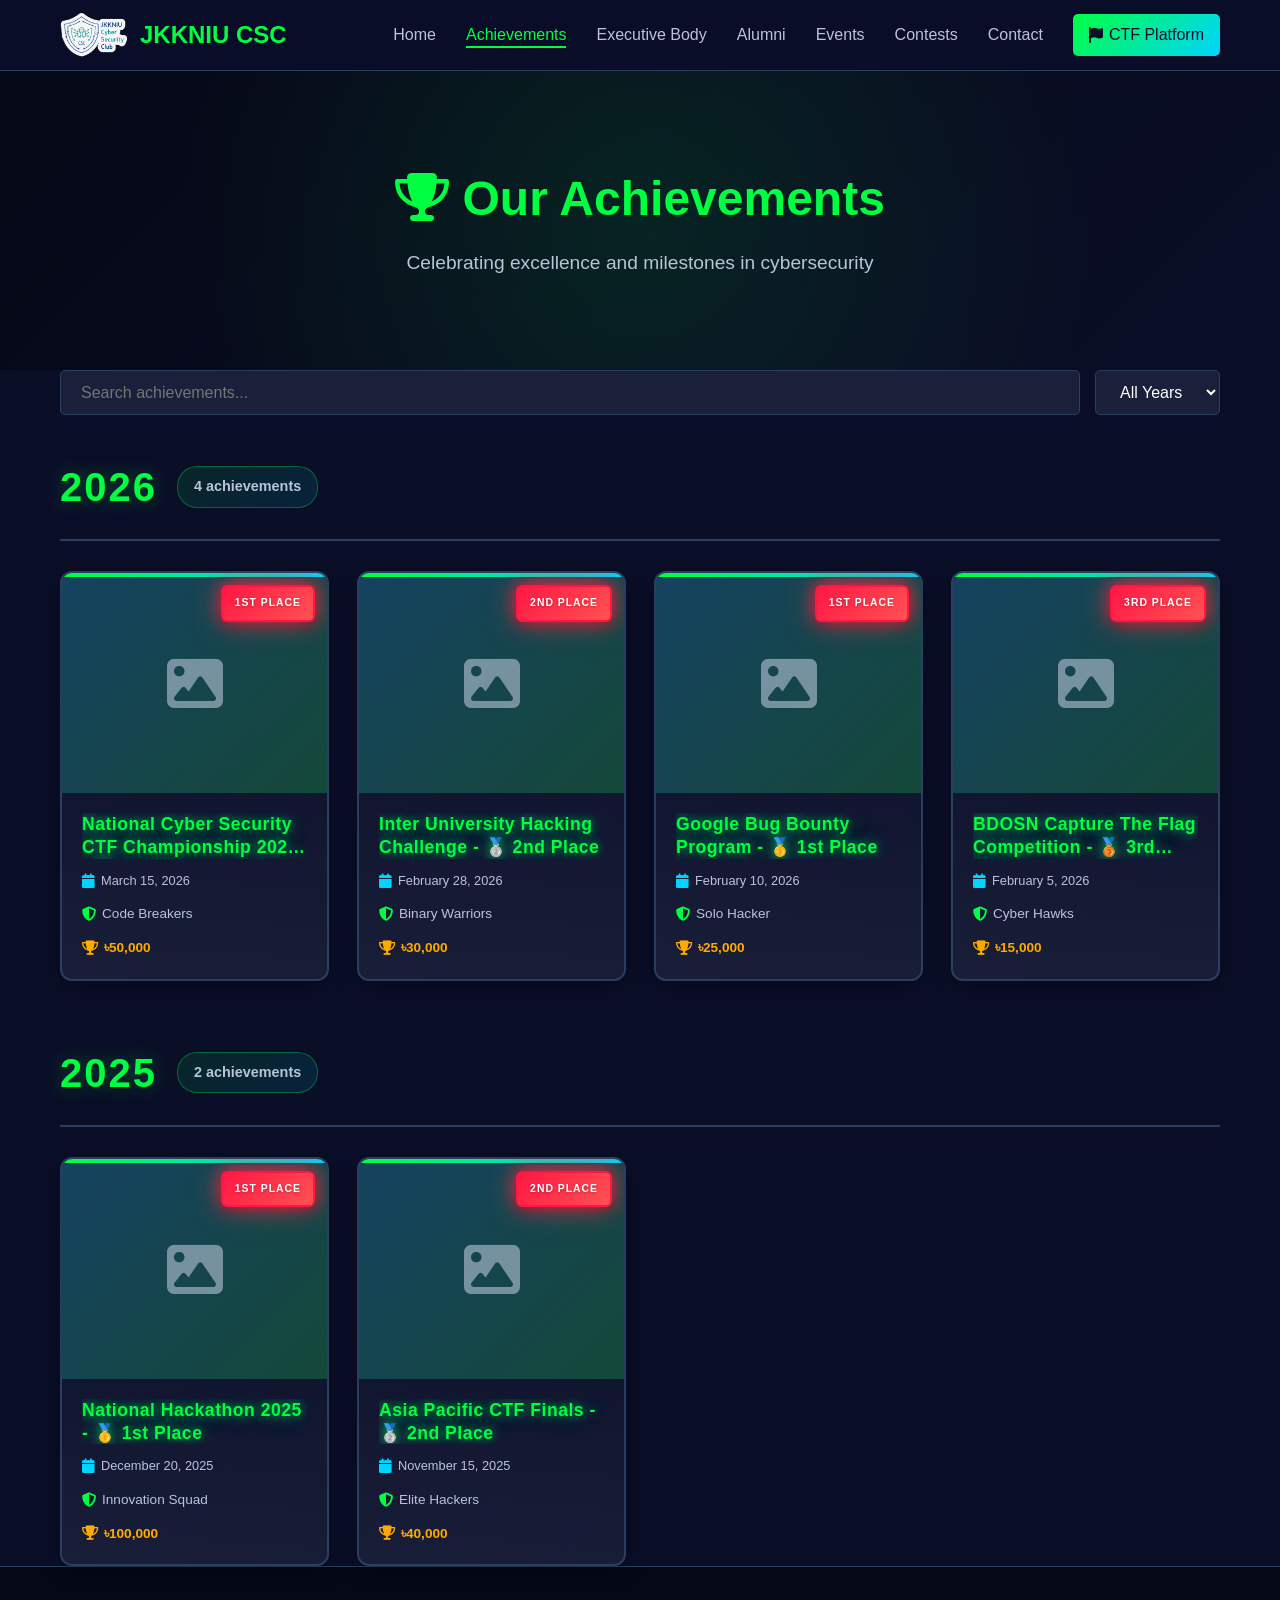
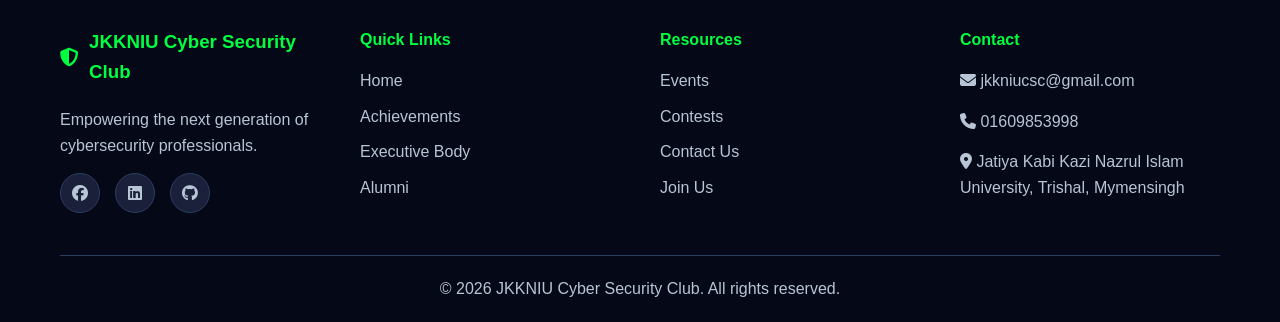
==== commit c8c99f7c: "add social media link" ====
--- a/achievements.html
+++ b/achievements.html
@@ -4,6 +4,7 @@
     <meta charset="UTF-8">
     <meta name="viewport" content="width=device-width, initial-scale=1.0">
     <title>Achievements - Cyber Security Club</title>
+    <link rel="icon" type="image/png" href="club_logo.png">
     <link rel="stylesheet" href="css/style.css">
     <link rel="stylesheet" href="https://cdnjs.cloudflare.com/ajax/libs/font-awesome/6.4.0/css/all.min.css">
 </head>
@@ -67,11 +68,9 @@
                     <h3><i class="fas fa-shield-alt"></i> JKKNIU Cyber Security Club</h3>
                     <p>Empowering the next generation of cybersecurity professionals.</p>
                     <div class="social-links">
-                        <a href="#" aria-label="Facebook"><i class="fab fa-facebook"></i></a>
-                        <a href="#" aria-label="Twitter"><i class="fab fa-twitter"></i></a>
-                        <a href="#" aria-label="LinkedIn"><i class="fab fa-linkedin"></i></a>
-                        <a href="#" aria-label="GitHub"><i class="fab fa-github"></i></a>
-                        <a href="#" aria-label="Discord"><i class="fab fa-discord"></i></a>
+                        <a href="https://www.facebook.com/jkkniu.csc" target="_blank" aria-label="Facebook"><i class="fab fa-facebook"></i></a>
+                        <a href="https://www.linkedin.com/company/jkkniu-cyber-security-club/" target="_blank" aria-label="LinkedIn"><i class="fab fa-linkedin"></i></a>
+                        <a href="https://github.com/jkkniucsc" target="_blank" aria-label="GitHub"><i class="fab fa-github"></i></a>
                     </div>
                 </div>
                 <div class="footer-section">
--- a/css/style.css
+++ b/css/style.css
@@ -296,6 +296,38 @@
     gap: 20px;
     justify-content: center;
     flex-wrap: wrap;
+    margin-bottom: 40px;
+}
+
+.hero-social-links {
+    display: flex;
+    gap: 20px;
+    justify-content: center;
+    flex-wrap: wrap;
+    align-items: center;
+}
+
+.social-icon {
+    display: inline-flex;
+    align-items: center;
+    justify-content: center;
+    width: 50px;
+    height: 50px;
+    border-radius: 50%;
+    background: linear-gradient(135deg, rgba(0, 255, 65, 0.1) 0%, rgba(0, 212, 255, 0.1) 100%);
+    border: 2px solid rgba(0, 255, 65, 0.3);
+    color: var(--primary-color);
+    font-size: 1.3rem;
+    transition: all 0.3s ease;
+    cursor: pointer;
+}
+
+.social-icon:hover {
+    background: linear-gradient(135deg, var(--primary-color) 0%, var(--secondary-color) 100%);
+    color: var(--bg-dark);
+    border-color: var(--primary-color);
+    transform: translateY(-8px) scale(1.1);
+    box-shadow: 0 10px 25px rgba(0, 255, 65, 0.3);
 }
 
 .btn {
@@ -1415,6 +1447,16 @@
         font-size: 2rem;
     }
 
+    .hero-social-links {
+        gap: 15px;
+    }
+
+    .social-icon {
+        width: 45px;
+        height: 45px;
+        font-size: 1.1rem;
+    }
+
     .page-header h1 {
         font-size: 2rem;
     }
@@ -1439,6 +1481,16 @@
     .members-grid,
     .alumni-grid {
         grid-template-columns: 1fr;
+    }
+
+    .hero-social-links {
+        gap: 12px;
+    }
+
+    .social-icon {
+        width: 40px;
+        height: 40px;
+        font-size: 0.95rem;
     }
 
     .filter-bar {
